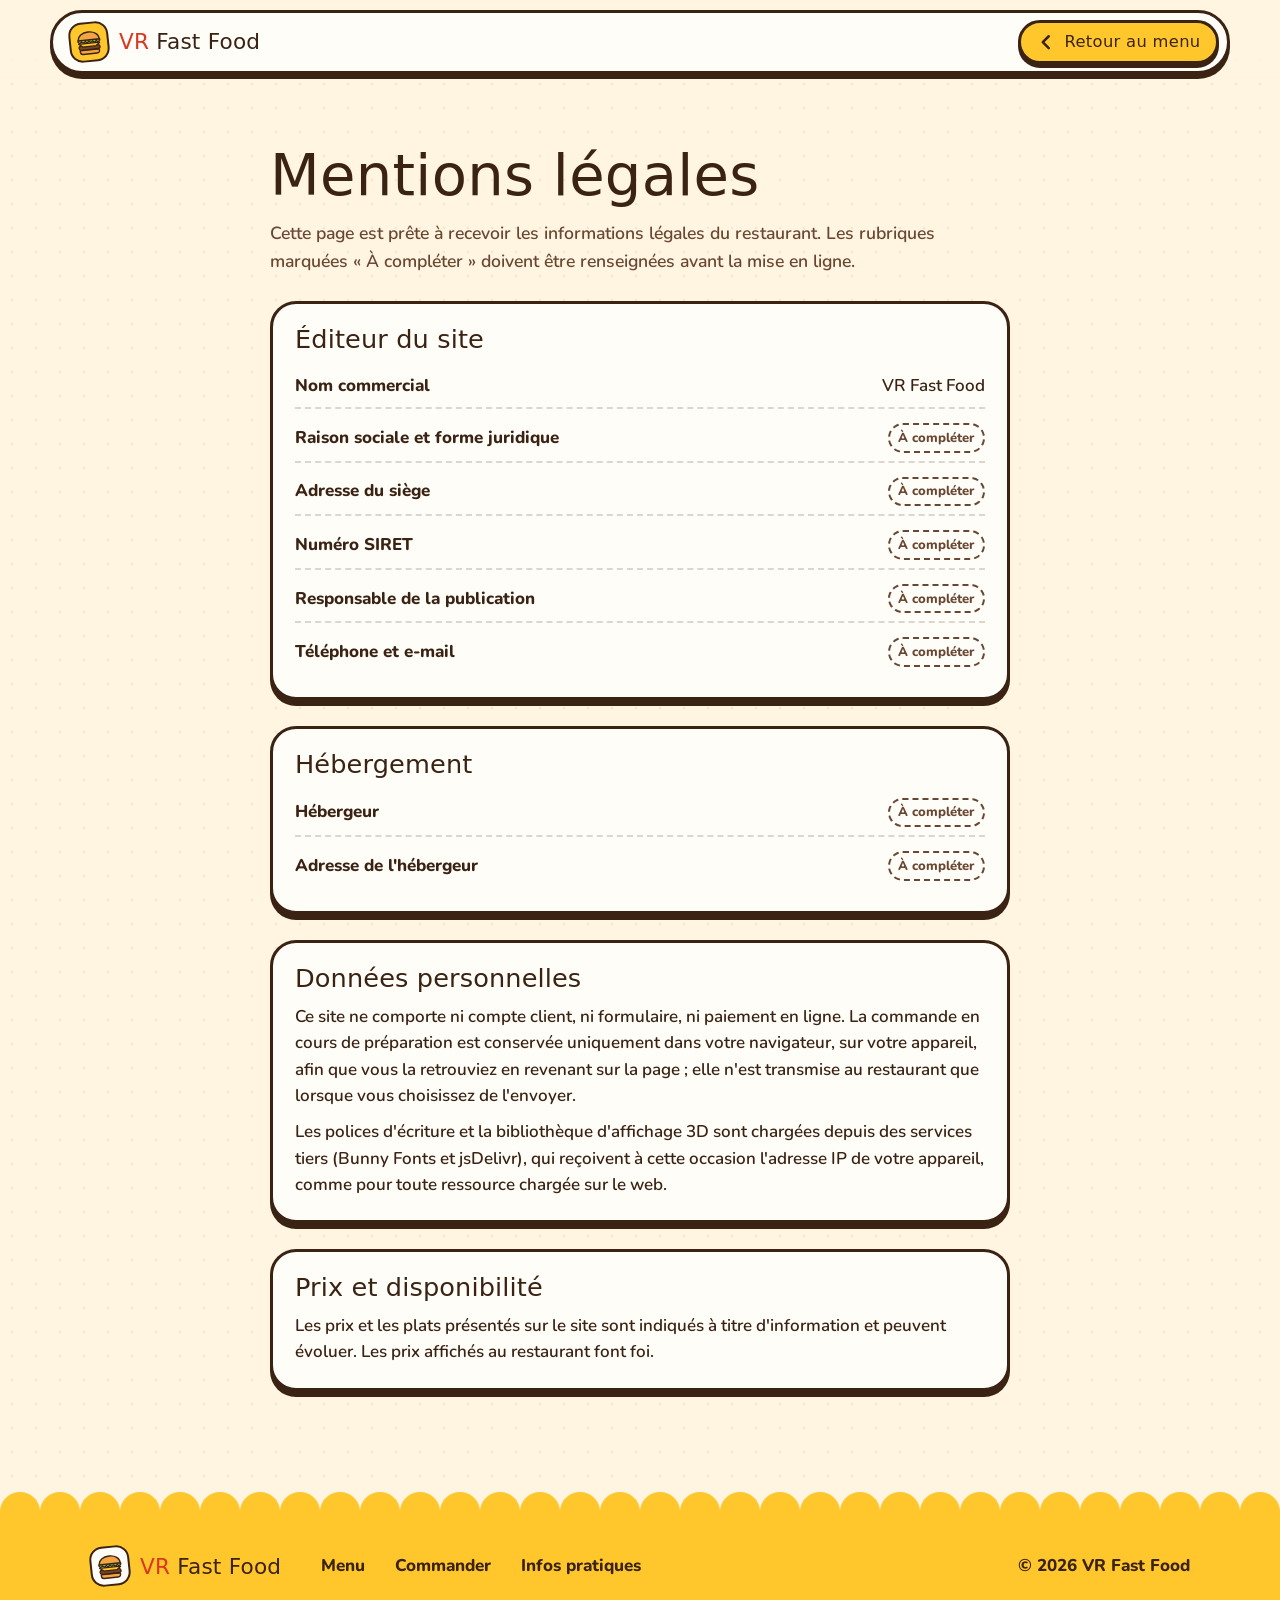
==== mentions-legales.html @ 04c2a095 "Site VR Fast Food : design lumineux, burger 3D et menu façon jeu Site statique (HTML, CSS, JavaScrip" ====
<!doctype html>
<html lang="fr">
<head>
  <meta charset="utf-8">
  <meta name="viewport" content="width=device-width, initial-scale=1, viewport-fit=cover">
  <title>Mentions légales — VR Fast Food</title>
  <meta name="robots" content="noindex">
  <meta name="theme-color" content="#FFF5E1">
  <link rel="icon" href="assets/favicon.svg" type="image/svg+xml">
  <link rel="preconnect" href="https://fonts.bunny.net" crossorigin>
  <link rel="stylesheet" href="https://fonts.bunny.net/css?family=lilita-one:400|nunito:600,700,800,900&display=swap">
  <link rel="stylesheet" href="css/style.css">
</head>
<body>

<svg class="sprite" xmlns="http://www.w3.org/2000/svg" aria-hidden="true" focusable="false">
  <symbol id="i-burger" viewBox="0 0 64 64">
    <g stroke="#3B2314" stroke-width="3" stroke-linejoin="round" stroke-linecap="round">
      <path d="M10 50h44v3a6 6 0 0 1-6 6H16a6 6 0 0 1-6-6z" fill="#F2A541"/>
      <rect x="8" y="40" width="48" height="9" rx="4.5" fill="#7A4424"/>
      <path d="M8 35h48l-9 7H17z" fill="#FFC72C"/>
      <path d="M7 30q4 6 8 0q4.25 6 8.5 0q4.25 6 8.5 0q4.25 6 8.5 0q4.25 6 8.5 0q4 6 8 0v-3H7z" fill="#7ACB3C"/>
      <path d="M8 27c0-11 10-18 24-18s24 7 24 18z" fill="#F2A541"/>
    </g>
  </symbol>
  <symbol id="u-left" viewBox="0 0 24 24"><path d="M15 5l-7 7 7 7" fill="none" stroke="currentColor" stroke-width="3" stroke-linecap="round" stroke-linejoin="round"/></symbol>
</svg>

<header class="site-header">
  <div class="site-header__bar">
    <a class="logo" href="index.html" aria-label="VR Fast Food, retour à l'accueil">
      <span class="logo__mark" aria-hidden="true"><svg><use href="#i-burger"/></svg></span>
      <span class="logo__text"><b>VR</b> Fast Food</span>
    </a>
    <a class="btn btn--sun btn--sm" href="index.html#menu"><svg class="ico" aria-hidden="true"><use href="#u-left"/></svg> Retour au menu</a>
  </div>
</header>

<main class="legal">
  <div class="wrap">
    <h1>Mentions légales</h1>
    <p class="legal__intro">Cette page est prête à recevoir les informations légales du restaurant. Les rubriques marquées « À compléter » doivent être renseignées avant la mise en ligne.</p>

    <section class="legal__block">
      <h2>Éditeur du site</h2>
      <dl>
        <div><dt>Nom commercial</dt><dd>VR Fast Food</dd></div>
        <div><dt>Raison sociale et forme juridique</dt><dd><span class="todo">À compléter</span></dd></div>
        <div><dt>Adresse du siège</dt><dd><span class="todo">À compléter</span></dd></div>
        <div><dt>Numéro SIRET</dt><dd><span class="todo">À compléter</span></dd></div>
        <div><dt>Responsable de la publication</dt><dd><span class="todo">À compléter</span></dd></div>
        <div><dt>Téléphone et e-mail</dt><dd><span class="todo">À compléter</span></dd></div>
      </dl>
    </section>

    <section class="legal__block">
      <h2>Hébergement</h2>
      <dl>
        <div><dt>Hébergeur</dt><dd><span class="todo">À compléter</span></dd></div>
        <div><dt>Adresse de l'hébergeur</dt><dd><span class="todo">À compléter</span></dd></div>
      </dl>
    </section>

    <section class="legal__block">
      <h2>Données personnelles</h2>
      <p>Ce site ne comporte ni compte client, ni formulaire, ni paiement en ligne. La commande en cours de préparation est conservée uniquement dans votre navigateur, sur votre appareil, afin que vous la retrouviez en revenant sur la page ; elle n'est transmise au restaurant que lorsque vous choisissez de l'envoyer.</p>
      <p>Les polices d'écriture et la bibliothèque d'affichage 3D sont chargées depuis des services tiers (Bunny Fonts et jsDelivr), qui reçoivent à cette occasion l'adresse IP de votre appareil, comme pour toute ressource chargée sur le web.</p>
    </section>

    <section class="legal__block">
      <h2>Prix et disponibilité</h2>
      <p>Les prix et les plats présentés sur le site sont indiqués à titre d'information et peuvent évoluer. Les prix affichés au restaurant font foi.</p>
    </section>
  </div>
</main>

<footer class="site-footer">
  <div class="wrap site-footer__inner">
    <a class="logo" href="index.html" aria-label="VR Fast Food, retour à l'accueil">
      <span class="logo__mark" aria-hidden="true"><svg><use href="#i-burger"/></svg></span>
      <span class="logo__text"><b>VR</b> Fast Food</span>
    </a>
    <nav class="site-footer__nav" aria-label="Liens de pied de page">
      <a href="index.html#menu">Menu</a>
      <a href="index.html#commander">Commander</a>
      <a href="index.html#infos">Infos pratiques</a>
    </nav>
    <p class="site-footer__copy">© 2026 VR Fast Food</p>
  </div>
</footer>

</body>
</html>
---- css/style.css ----
/* =====================================================================
   VR FAST FOOD — feuille de style
   Palette lumineuse : crème, rouge tomate, jaune soleil, orange, menthe.
   Sommaire : 1. Jetons  2. Base  3. Boutons  4. En-tête  5. Accueil / burger 3D
   6. Bandeau  7. Menu  8. Commander  9. Infos  10. Pied de page
   11. Ma commande  12. Apparitions  13. Petits écrans  14. Mouvement réduit
   ===================================================================== */

/* ---------- 1. Jetons ---------- */
:root {
  color-scheme: light;

  --cream: #FFF5E1;
  --cream-2: #FFEBC6;
  --paper: #FFFDF8;
  --brown: #3B2314;
  --brown-2: #6A4733;
  --tomato: #DB3620;
  --tomato-ink: #C42D18;
  --coral: #FF6B4A;
  --coral-soft: #FFD6C9;
  --sun: #FFC72C;
  --sun-soft: #FFE9A6;
  --orange: #FF8A1F;
  --orange-soft: #FFDBB0;
  --mint: #7EDCC0;
  --mint-soft: #CDF3E6;
  --turq: #17A398;
  --focus: #0B7F76;

  --line: 3px;
  --r-xl: 36px;
  --r-lg: 26px;
  --r-md: 18px;
  --r-sm: 12px;

  --font-display: 'Lilita One', 'Arial Rounded MT Bold', 'Trebuchet MS', system-ui, sans-serif;
  --font-body: 'Nunito', ui-rounded, 'Segoe UI', system-ui, -apple-system, sans-serif;

  --gutter: clamp(16px, 4vw, 40px);
  --wrap: 1180px;
  --ease-out: cubic-bezier(.2, .8, .2, 1);
  --ease-pop: cubic-bezier(.3, 1.6, .5, 1);

  --px-orange: url("data:image/svg+xml,%3Csvg xmlns='http://www.w3.org/2000/svg' viewBox='0 0 7 7' shape-rendering='crispEdges'%3E%3Cpath fill='%23FF8A1F' d='M3 0h1v2h1v1h2v1H5v1H4v2H3V5H2V4H0V3h2V2h1z'/%3E%3C/svg%3E");
  --px-turq: url("data:image/svg+xml,%3Csvg xmlns='http://www.w3.org/2000/svg' viewBox='0 0 7 7' shape-rendering='crispEdges'%3E%3Cpath fill='%2317A398' d='M3 0h1v2h1v1h2v1H5v1H4v2H3V5H2V4H0V3h2V2h1z'/%3E%3C/svg%3E");
}

/* ---------- 2. Base ---------- */
*, *::before, *::after { box-sizing: border-box; }

html {
  scroll-behavior: smooth;
  scroll-padding-top: 104px;
  -webkit-text-size-adjust: 100%;
}

body {
  margin: 0;
  font-family: var(--font-body);
  font-weight: 600;
  font-size: 1.0625rem;
  line-height: 1.55;
  color: var(--brown);
  background-color: var(--cream);
  background-image: radial-gradient(rgba(59, 35, 20, .07) 1.4px, transparent 1.6px);
  background-size: 24px 24px;
  -webkit-font-smoothing: antialiased;
}

h1, h2, h3, p, ul, ol, dl, dd, figure { margin: 0; }
ul, ol { padding: 0; list-style: none; }
img, svg { display: block; max-width: 100%; }
button { font: inherit; color: inherit; }
a { color: inherit; }

h1, h2, h3 {
  font-family: var(--font-display);
  font-weight: 400;
  line-height: 1.05;
  letter-spacing: .005em;
  text-wrap: balance;
}

:focus-visible {
  outline: 3px solid var(--focus);
  outline-offset: 3px;
  border-radius: 8px;
}

.sprite { position: absolute; width: 0; height: 0; overflow: hidden; }
.ico { width: 1.25em; height: 1.25em; flex: none; }
.px { width: 1em; height: 1em; flex: none; color: var(--orange); }

.sr-only {
  position: absolute; width: 1px; height: 1px; margin: -1px; padding: 0;
  overflow: hidden; clip: rect(0 0 0 0); white-space: nowrap; border: 0;
}

.skip {
  position: fixed; top: 8px; left: 8px; z-index: 100;
  padding: .7em 1em; border-radius: 999px;
  background: var(--brown); color: var(--cream); font-weight: 800; text-decoration: none;
  transform: translateY(-200%);
}
.skip:focus { transform: none; }

.wrap { width: 100%; max-width: var(--wrap); margin-inline: auto; padding-inline: var(--gutter); }

.section-head { text-align: center; margin-bottom: clamp(24px, 4vw, 44px); }
.section-head h2 { font-size: clamp(2.2rem, 5.4vw, 3.7rem); }
.section-head__sub { margin-top: 10px; color: var(--brown-2); font-size: 1.1rem; }

.kicker, .eyebrow {
  display: inline-flex; align-items: center; gap: .55em;
  padding: .42em .9em .4em;
  font-size: .78rem; font-weight: 900; letter-spacing: .14em; text-transform: uppercase;
  color: var(--tomato-ink);
  background: var(--paper);
  border: 2.5px solid var(--brown);
  border-radius: 999px;
  box-shadow: 0 3px 0 var(--brown);
}
.kicker { margin-bottom: 14px; }

.notice {
  padding: 16px 18px; border: 2.5px dashed var(--brown-2); border-radius: var(--r-md);
  background: var(--paper); color: var(--brown-2);
}

.todo {
  display: inline-flex; align-items: center; gap: .4em;
  padding: .2em .65em; border: 2px dashed var(--brown-2); border-radius: 999px;
  font-size: .82rem; font-weight: 800; color: var(--brown-2); white-space: nowrap;
}

/* ---------- 3. Boutons ---------- */
.btn {
  --btn-bg: var(--paper);
  --btn-fg: var(--brown);
  position: relative;
  display: inline-flex; align-items: center; justify-content: center; gap: .5em;
  min-height: 48px; padding: .55em 1.2em;
  font: 400 1.1rem/1 var(--font-display); letter-spacing: .02em;
  color: var(--btn-fg); background: var(--btn-bg);
  border: var(--line) solid var(--brown); border-radius: 999px;
  box-shadow: 0 5px 0 var(--brown);
  text-decoration: none; cursor: pointer; white-space: nowrap;
  transition: transform .18s var(--ease-out), box-shadow .18s var(--ease-out), background-color .2s;
  -webkit-tap-highlight-color: transparent;
}
.btn:hover { transform: translateY(-2px); box-shadow: 0 7px 0 var(--brown); }
.btn:active { transform: translateY(4px); box-shadow: 0 1px 0 var(--brown); transition-duration: .06s; }
.btn--primary { --btn-bg: var(--tomato); --btn-fg: #fff; }
.btn--sun { --btn-bg: var(--sun); }
.btn--mint { --btn-bg: var(--mint); }
.btn--lg { min-height: 56px; padding-inline: 1.5em; font-size: 1.25rem; }
.btn--sm { min-height: 44px; padding: .4em .95em; font-size: 1.02rem; box-shadow: 0 4px 0 var(--brown); }
.btn--block { width: 100%; }
.btn[aria-disabled="true"] { --btn-bg: var(--cream-2); --btn-fg: var(--brown-2); cursor: not-allowed; }
.btn .ico { transition: transform .25s var(--ease-pop); }
.btn:hover .ico { transform: translateX(3px); }

/* petites étincelles pixel autour des boutons principaux */
.btn--spark::before, .btn--spark::after {
  content: ""; position: absolute; width: 18px; height: 18px;
  background: var(--px-orange) center / contain no-repeat;
  transform: scale(0) rotate(-30deg);
  transition: transform .4s var(--ease-pop);
  pointer-events: none;
}
.btn--spark::before { top: -15px; left: -9px; }
.btn--spark::after { right: -10px; bottom: -14px; width: 13px; height: 13px; background-image: var(--px-turq); transition-delay: .07s; }
.btn--spark:hover::before, .btn--spark:hover::after,
.btn--spark:focus-visible::before, .btn--spark:focus-visible::after { transform: scale(1) rotate(0deg); }

.round-btn {
  display: inline-grid; place-items: center; flex: none;
  width: 44px; height: 44px; padding: 0;
  color: var(--brown); background: var(--paper);
  border: var(--line) solid var(--brown); border-radius: 50%;
  box-shadow: 0 4px 0 var(--brown);
  cursor: pointer; text-decoration: none;
  transition: transform .18s var(--ease-out), box-shadow .18s var(--ease-out), background-color .2s;
  -webkit-tap-highlight-color: transparent;
}
.round-btn:hover { transform: translateY(-2px); box-shadow: 0 6px 0 var(--brown); background: var(--sun); }
.round-btn:active { transform: translateY(3px); box-shadow: 0 1px 0 var(--brown); }

.text-btn {
  display: inline-flex; align-items: center; gap: .4em;
  padding: .5em .6em; min-height: 44px;
  background: none; border: 0; cursor: pointer;
  font-weight: 800; color: var(--brown-2); text-decoration: underline; text-underline-offset: 3px;
}
.text-btn:hover { color: var(--tomato-ink); }

/* ---------- 4. En-tête ---------- */
.site-header { position: sticky; top: 0; z-index: 50; padding: 10px var(--gutter) 0; }
/* voile crème derrière la barre : le contenu qui défile ne dépasse pas autour d'elle */
.site-header::before {
  content: ""; position: absolute; inset: 0 0 -8px; z-index: -1; pointer-events: none;
  background: linear-gradient(to bottom, var(--cream) 0, var(--cream) 62%, rgba(255, 245, 225, 0));
}
.site-header__bar {
  position: relative;
  display: flex; align-items: center; gap: 12px;
  max-width: var(--wrap); margin-inline: auto;
  padding: 7px 8px 7px 16px;
  background: var(--paper);
  border: var(--line) solid var(--brown); border-radius: 999px;
  box-shadow: 0 5px 0 var(--brown);
}

.logo { display: inline-flex; align-items: center; gap: 10px; text-decoration: none; margin-right: auto; }
.logo__mark {
  display: grid; place-items: center; width: 40px; height: 40px; flex: none;
  background: var(--sun); border: 2.5px solid var(--brown); border-radius: 13px;
  transform: rotate(-6deg);
  transition: transform .35s var(--ease-pop);
}
.logo__mark svg { width: 28px; height: 28px; }
.logo:hover .logo__mark { transform: rotate(6deg) scale(1.06); }
.logo__text { font: 400 1.35rem/1 var(--font-display); letter-spacing: .01em; white-space: nowrap; }
.logo__text b { font-weight: 400; color: var(--tomato); }

.nav { display: flex; align-items: center; gap: 2px; }
.nav a {
  padding: .55em .9em; border-radius: 999px;
  font-weight: 800; text-decoration: none;
  transition: background-color .2s, color .2s;
}
.nav a:hover { background: var(--sun-soft); }

.cart-btn {
  position: relative;
  display: inline-flex; align-items: center; gap: .5em;
  min-height: 44px; padding: .3em .5em .3em .95em;
  font: 400 1.05rem/1 var(--font-display); letter-spacing: .02em;
  color: var(--brown); background: var(--sun);
  border: var(--line) solid var(--brown); border-radius: 999px;
  box-shadow: 0 4px 0 var(--brown);
  cursor: pointer;
  transition: transform .18s var(--ease-out), box-shadow .18s var(--ease-out);
  -webkit-tap-highlight-color: transparent;
}
.cart-btn:hover { transform: translateY(-2px); box-shadow: 0 6px 0 var(--brown); }
.cart-btn:active { transform: translateY(3px); box-shadow: 0 1px 0 var(--brown); }
.cart-btn__count {
  display: grid; place-items: center; min-width: 30px; height: 30px; padding-inline: 6px;
  font: 400 1rem/1 var(--font-display);
  color: #fff; background: var(--tomato);
  border: 2.5px solid var(--brown); border-radius: 999px;
}
.cart-btn.is-bump .cart-btn__count { animation: bump .5s var(--ease-pop); }
@keyframes bump { 0% { transform: scale(1); } 40% { transform: scale(1.45) rotate(-8deg); } 100% { transform: scale(1); } }

.nav-toggle {
  display: none; place-items: center; width: 44px; height: 44px; padding: 0; flex: none;
  background: var(--paper); border: var(--line) solid var(--brown); border-radius: 50%;
  cursor: pointer;
}
.nav-toggle .ico { width: 22px; height: 22px; }

/* ---------- 5. Accueil / burger 3D ---------- */
.hero {
  position: relative;
  padding: clamp(20px, 4vw, 48px) var(--gutter) clamp(36px, 6vw, 76px);
  overflow: hidden;
  overflow: clip;
}
.hero__inner {
  display: grid;
  grid-template-columns: minmax(0, .9fr) minmax(0, 1.1fr);
  grid-template-areas: "head stage" "body stage";
  column-gap: clamp(20px, 4vw, 56px); row-gap: 22px;
  align-items: center;
  max-width: var(--wrap); margin-inline: auto;
}
.hero__head { grid-area: head; align-self: end; }
.hero__body { grid-area: body; align-self: start; }
.hero__stage { grid-area: stage; }

.hero h1 { margin-top: 18px; font-size: clamp(2.35rem, 6.3vw, 5.1rem); line-height: .98; }
.hl {
  color: var(--tomato);
  background: linear-gradient(transparent 64%, var(--sun) 64% 92%, transparent 92%);
  -webkit-box-decoration-break: clone; box-decoration-break: clone;
  padding-inline: .06em;
}
.lead { max-width: 34em; font-size: clamp(1.08rem, 1.5vw, 1.25rem); color: var(--brown-2); }
.hero__cta { display: flex; flex-wrap: wrap; gap: 14px 16px; margin-top: 24px; }

.hud { display: flex; flex-wrap: wrap; gap: 10px; margin-top: 28px; }
.hud li {
  display: inline-flex; align-items: center; gap: .5em;
  padding: .35em .85em .35em .5em;
  font-weight: 800; font-size: .95rem;
  background: var(--paper); border: 2.5px solid var(--brown); border-radius: 999px;
}
.hud b { font: 400 1.15rem/1 var(--font-display); color: var(--tomato-ink); }
.hud svg { width: 22px; height: 22px; }

.hero__stage {
  position: relative; justify-self: center;
  width: 100%; max-width: 640px; aspect-ratio: 1 / 1;
}
.stage__rays {
  position: absolute; inset: -7%;
  border-radius: 50%;
  background: repeating-conic-gradient(from 0deg, rgba(255, 199, 44, .6) 0 9deg, rgba(255, 199, 44, 0) 9deg 18deg);
  -webkit-mask: radial-gradient(closest-side, #000 50%, transparent 100%);
  mask: radial-gradient(closest-side, #000 50%, transparent 100%);
  animation: spin 120s linear infinite;
}
.stage__sun {
  position: absolute; left: 50%; top: 50%;
  width: 68%; aspect-ratio: 1;
  transform: translate(-50%, -50%);
  border-radius: 50%;
  background: radial-gradient(circle at 32% 26%, #FFE78F 0, #FFC72C 52%, #FFB21F 100%);
  border: var(--line) solid var(--brown);
  box-shadow: 0 9px 0 var(--brown);
}
.stage__fallback {
  position: absolute; left: 50%; top: 50%; z-index: 1;
  width: 60%; height: auto;
  transform: translate(-50%, -50%);
  transition: opacity .6s ease, visibility 0s linear .6s;
  overflow: visible;
}
.fb { animation: fb-bob 5.5s ease-in-out infinite; animation-delay: calc(var(--i) * -.7s); }
@keyframes fb-bob { 0%, 100% { transform: translateY(0); } 50% { transform: translateY(-7px); } }

.stage__canvas {
  position: absolute; inset: 0; z-index: 2;
  width: 100%; height: 100%;
  opacity: 0; transition: opacity .9s ease;
  touch-action: pan-y;
}
.is-3d .stage__canvas { opacity: 1; }
.is-3d .stage__fallback { opacity: 0; visibility: hidden; }
.is-3d .fb { animation: none; }

.hero__stage .px { position: absolute; z-index: 3; animation: floaty 6s ease-in-out infinite; }
.px--a { top: 7%; left: 9%; width: 34px; height: 34px; color: var(--tomato); }
.px--b { top: 15%; right: 7%; width: 30px; height: 26px; color: var(--coral); animation-delay: -1.5s !important; }
.px--c { bottom: 19%; left: 3%; width: 22px; height: 22px; color: var(--turq); animation-delay: -3s !important; }
.px--d { bottom: 9%; right: 13%; width: 28px; height: 28px; color: var(--orange); animation-delay: -4.2s !important; }
.px--e { top: 50%; right: 1%; width: 20px; height: 17px; color: var(--turq); animation-delay: -2.4s !important; }
@keyframes floaty { 0%, 100% { transform: translateY(0) rotate(0deg); } 50% { transform: translateY(-12px) rotate(8deg); } }
@keyframes spin { to { transform: rotate(360deg); } }

/* ---------- 6. Bandeau défilant ---------- */
.ticker { overflow: hidden; padding-block: clamp(14px, 1.5vw, 30px); }
.ticker__band {
  margin-inline: -3%;
  background: var(--tomato);
  border-block: var(--line) solid var(--brown);
  transform: rotate(-1.1deg);
  overflow: hidden;
}
.ticker__track {
  display: flex; width: max-content;
  padding-block: 11px;
  animation: ticker 40s linear infinite;
}
.ticker__group { display: flex; align-items: center; flex: none; }
.ticker__item {
  display: inline-flex; align-items: center; gap: 22px; padding-left: 22px;
  font: 400 1.3rem/1 var(--font-display); letter-spacing: .06em; text-transform: uppercase;
  color: #fff; white-space: nowrap;
}
.ticker__item .px { color: var(--sun); width: 16px; height: 16px; }
@keyframes ticker { to { transform: translateX(-50%); } }

/* ---------- 7. Menu : écran de sélection ---------- */
.menu, .how, .infos { padding-block: clamp(52px, 8vw, 104px); }
.menu { padding-top: clamp(40px, 6vw, 72px); }

.screen {
  position: relative;
  padding: clamp(14px, 2.4vw, 28px);
  background: var(--cream-2);
  border: var(--line) solid var(--brown); border-radius: var(--r-xl);
  box-shadow: 0 8px 0 var(--brown);
}

.levels { position: relative; display: flex; flex-wrap: wrap; gap: 12px; padding: 6px 2px 10px; }
.level {
  --tone: var(--sun-soft);
  position: relative; flex: 1 1 auto;
  display: flex; align-items: center; gap: 9px;
  padding: 7px 14px 7px 7px;
  text-align: left; color: var(--brown); background: var(--paper);
  border: var(--line) solid var(--brown); border-radius: 20px;
  box-shadow: 0 5px 0 var(--brown);
  cursor: pointer;
  transition: transform .22s var(--ease-out), box-shadow .22s var(--ease-out), background-color .22s;
  -webkit-tap-highlight-color: transparent;
}
.level:nth-child(4n+2) { --tone: var(--coral-soft); }
.level:nth-child(4n+3) { --tone: var(--mint-soft); }
.level:nth-child(4n+4) { --tone: var(--orange-soft); }
.level:hover { transform: translateY(-2px); box-shadow: 0 7px 0 var(--brown); }
.level:active { transform: translateY(3px); box-shadow: 0 2px 0 var(--brown); }
.level__icon {
  display: grid; place-items: center; flex: none; width: 44px; height: 44px;
  background: var(--tone); border: 2.5px solid var(--brown); border-radius: 14px;
  transition: transform .35s var(--ease-pop);
}
.level__icon svg { width: 32px; height: 32px; }
.level__meta { display: flex; flex-direction: column; gap: 3px; min-width: 0; }
.level__tag { font-size: .66rem; font-weight: 900; line-height: 1; letter-spacing: .14em; text-transform: uppercase; color: var(--brown-2); }
.level__name { font: 400 1.16rem/1.1 var(--font-display); white-space: nowrap; }
.level[aria-selected="true"] { background: var(--sun); transform: translateY(-3px); box-shadow: 0 8px 0 var(--brown); }
.level[aria-selected="true"] .level__icon { background: var(--paper); transform: rotate(-8deg) scale(1.06); }
.level[aria-selected="true"] .level__tag { color: var(--brown); }
.level[aria-selected="true"]::after {
  content: ""; position: absolute; top: -9px; right: -7px; width: 18px; height: 18px;
  background: var(--px-orange) center / contain no-repeat;
  animation: twinkle 1.8s ease-in-out infinite;
}
@keyframes twinkle { 0%, 100% { transform: scale(1) rotate(0deg); } 50% { transform: scale(.55) rotate(45deg); } }

.level-bar {
  display: flex; align-items: center; gap: 12px;
  margin: 8px 0 20px; padding: 7px;
  background: var(--paper);
  border: var(--line) solid var(--brown); border-radius: 999px;
}
.level-bar__mid { flex: 1; min-width: 0; display: flex; align-items: baseline; flex-wrap: wrap; gap: 2px 12px; padding-inline: 6px; }
.level-bar__tag { font-size: .7rem; font-weight: 900; letter-spacing: .14em; text-transform: uppercase; color: var(--tomato-ink); }
.level-bar__name { font: 400 1.4rem/1.1 var(--font-display); }
.level-bar__count { font-size: .92rem; font-weight: 800; color: var(--brown-2); }
.level-bar__dots { display: flex; gap: 6px; padding-right: 4px; }
.dot { width: 11px; height: 11px; border: 2px solid var(--brown); border-radius: 3px; background: transparent; transition: background-color .25s, transform .25s var(--ease-pop); }
.dot.is-on { background: var(--tomato); transform: scale(1.25); }

.cards {
  display: grid;
  grid-template-columns: repeat(auto-fill, minmax(250px, 1fr));
  gap: clamp(14px, 2.2vw, 26px);
  transition: opacity .16s ease, transform .16s ease;
}
.cards.is-leaving { opacity: 0; transform: translateY(8px); }

.card {
  --tone: var(--sun-soft);
  --rx: 0deg; --ry: 0deg; --lift: 0px;
  position: relative;
  display: flex; flex-direction: column;
  background: var(--paper);
  border: var(--line) solid var(--brown); border-radius: var(--r-lg);
  box-shadow: 0 6px 0 var(--brown);
  transform: perspective(900px) translateY(var(--lift)) rotateX(var(--rx)) rotateY(var(--ry));
  transition: transform .45s var(--ease-out), box-shadow .45s var(--ease-out);
  animation: card-in .5s var(--ease-out) backwards;
  animation-delay: calc(var(--i, 0) * 55ms);
}
.card:nth-child(4n+2) { --tone: var(--mint-soft); }
.card:nth-child(4n+3) { --tone: var(--coral-soft); }
.card:nth-child(4n+4) { --tone: var(--orange-soft); }
@keyframes card-in { from { opacity: 0; transform: perspective(900px) translateY(24px) scale(.95); } }

/* cadre de sélection façon curseur de jeu */
.card::after {
  content: ""; position: absolute; inset: -11px; pointer-events: none;
  opacity: 0; transform: scale(1.05);
  transition: opacity .2s, transform .35s var(--ease-pop);
  background:
    linear-gradient(var(--tomato) 0 0) top left / 22px 4px,
    linear-gradient(var(--tomato) 0 0) top left / 4px 22px,
    linear-gradient(var(--tomato) 0 0) top right / 22px 4px,
    linear-gradient(var(--tomato) 0 0) top right / 4px 22px,
    linear-gradient(var(--tomato) 0 0) bottom left / 22px 4px,
    linear-gradient(var(--tomato) 0 0) bottom left / 4px 22px,
    linear-gradient(var(--tomato) 0 0) bottom right / 22px 4px,
    linear-gradient(var(--tomato) 0 0) bottom right / 4px 22px;
  background-repeat: no-repeat;
}

@media (hover: hover) {
  .card:hover { --lift: -8px; box-shadow: 0 14px 0 var(--brown); }
  .card:hover::after { opacity: 1; transform: scale(1); }
  .card:hover .card__picto { transform: translateY(-5px) rotate(-5deg) scale(1.08); }
  .card:hover .badge-pop { animation: wiggle .7s var(--ease-out); }
  .card:hover .card__media::after { opacity: 1; }
}
.card:focus-within::after { opacity: 1; transform: scale(1); }
.card.is-tilting { transition-duration: .12s, .45s; }

/* Emplacement photo : le pictogramme s'affiche tant que le plat n'a pas de photo */
.card__media {
  position: relative;
  display: grid; place-items: center;
  aspect-ratio: 4 / 3; margin: 8px 8px 0;
  background-color: var(--tone);
  background-image: repeating-conic-gradient(from 0deg at 50% 62%, rgba(255, 255, 255, .5) 0 12deg, rgba(255, 255, 255, 0) 12deg 24deg);
  border: var(--line) solid var(--brown); border-radius: var(--r-md);
  overflow: hidden;
}
.card__media::after {
  content: ""; position: absolute; inset: 0; pointer-events: none;
  background: radial-gradient(circle at var(--gx, 50%) var(--gy, 0%), rgba(255, 255, 255, .55), rgba(255, 255, 255, 0) 55%);
  opacity: 0; transition: opacity .3s;
}
.card__media img { position: absolute; inset: 0; width: 100%; height: 100%; object-fit: cover; }
.card__picto {
  width: 48%; height: auto;
  filter: drop-shadow(0 5px 0 rgba(59, 35, 20, .16));
  transition: transform .5s var(--ease-pop);
}
.card__note {
  position: absolute; left: 8px; bottom: 8px;
  padding: .38em .7em; border-radius: 999px;
  font-size: .64rem; font-weight: 900; line-height: 1; letter-spacing: .08em; text-transform: uppercase;
  color: var(--brown-2); background: rgba(255, 253, 248, .88);
}
.card__num {
  position: absolute; top: 8px; right: 8px;
  padding: .22em .5em; border: 2px solid var(--brown); border-radius: 9px;
  font: 400 .82rem/1 var(--font-display); letter-spacing: .04em;
  background: var(--paper);
}

.badge-pop {
  position: absolute; top: -13px; left: -9px; z-index: 2;
  display: inline-flex; align-items: center; gap: .3em;
  padding: .36em .7em .36em .45em;
  font: 400 .84rem/1 var(--font-display); letter-spacing: .05em; text-transform: uppercase;
  color: #fff; background: var(--tomato);
  border: var(--line) solid var(--brown); border-radius: 999px;
  box-shadow: 0 3px 0 var(--brown);
  transform: rotate(-6deg); transform-origin: 20% 50%;
}
.badge-pop svg { width: 18px; height: 18px; }
@keyframes wiggle { 0%, 100% { transform: rotate(-6deg); } 25% { transform: rotate(-13deg) scale(1.08); } 60% { transform: rotate(1deg) scale(1.05); } }

.card__body { display: flex; flex-direction: column; flex: 1; gap: 6px; padding: 12px 14px 15px; }
.card__name { font-size: 1.3rem; line-height: 1.12; overflow-wrap: anywhere; }
.card__desc {
  font-size: .93rem; line-height: 1.4; color: var(--brown-2);
  display: -webkit-box; -webkit-box-orient: vertical; -webkit-line-clamp: 2; line-clamp: 2; overflow: hidden;
}
.card__foot {
  position: relative;
  display: flex; align-items: center; justify-content: space-between; flex-wrap: wrap; gap: 10px;
  margin-top: auto; padding-top: 10px;
}
.price {
  display: inline-block; padding: .26em .5em .3em;
  font: 400 1.4rem/1 var(--font-display); white-space: nowrap;
  color: var(--brown); background: var(--sun);
  border: var(--line) solid var(--brown); border-radius: 12px;
  transform: rotate(-2deg);
}

.stepper {
  display: inline-flex; align-items: center;
  background: var(--paper);
  border: var(--line) solid var(--brown); border-radius: 999px;
  box-shadow: 0 4px 0 var(--brown);
}
.stepper button {
  display: grid; place-items: center; width: 40px; height: 38px; padding: 0;
  background: none; border: 0; border-radius: 999px; cursor: pointer;
  transition: background-color .15s, transform .15s var(--ease-pop);
}
.stepper button:hover { background: var(--sun); }
.stepper button:active { transform: scale(.85); }
.stepper .ico { width: 18px; height: 18px; }
.stepper output { min-width: 1.7em; text-align: center; font: 400 1.15rem/1 var(--font-display); }
.stepper--sm button { width: 34px; height: 32px; }

.pop {
  position: absolute; right: 18px; bottom: 100%; z-index: 3;
  font: 400 1.5rem/1 var(--font-display); color: var(--tomato);
  -webkit-text-stroke: 1px var(--paper); paint-order: stroke fill;
  pointer-events: none;
  animation: pop-up .9s var(--ease-out) forwards;
}
@keyframes pop-up { 0% { opacity: 0; transform: translateY(10px) scale(.6); } 25% { opacity: 1; transform: translateY(-6px) scale(1.15); } 100% { opacity: 0; transform: translateY(-40px) scale(1); } }

/* ---------- 8. Commander ---------- */
.how { background: linear-gradient(var(--cream-2), var(--cream-2)); border-block: var(--line) solid var(--brown); }
.steps { position: relative; display: grid; grid-template-columns: repeat(3, minmax(0, 1fr)); gap: clamp(18px, 3vw, 36px); }
.steps::before {
  content: ""; position: absolute; top: 34px; left: 12%; right: 12%;
  border-top: 4px dashed var(--brown); opacity: .3;
}
.step {
  --tone: var(--sun);
  position: relative;
  padding: 50px 22px 24px;
  background: var(--paper);
  border: var(--line) solid var(--brown); border-radius: var(--r-lg);
  box-shadow: 0 6px 0 var(--brown);
  margin-top: 26px;
}
.step--mint { --tone: var(--mint); }
.step--coral { --tone: var(--coral); }
.step__num {
  position: absolute; top: -28px; left: 20px;
  display: grid; place-items: center; width: 60px; height: 60px;
  font: 400 1.9rem/1 var(--font-display);
  background: var(--tone);
  border: var(--line) solid var(--brown); border-radius: 18px;
  box-shadow: 0 4px 0 var(--brown);
  transform: rotate(-6deg);
}
.step h3 { font-size: 1.55rem; margin-bottom: 6px; }
.step p { color: var(--brown-2); }
.how__cta { margin-top: clamp(28px, 4vw, 44px); text-align: center; }

/* ---------- 9. Infos pratiques ---------- */
.infos__grid { display: grid; grid-template-columns: repeat(3, minmax(0, 1fr)); gap: clamp(16px, 2.6vw, 30px); align-items: start; }
.info-card {
  --tone: var(--sun);
  padding: 20px 20px 22px;
  background: var(--paper);
  border: var(--line) solid var(--brown); border-radius: var(--r-lg);
  box-shadow: 0 6px 0 var(--brown);
}
.info-card--mint { --tone: var(--mint); }
.info-card--coral { --tone: var(--coral); }
.info-card h3 { display: flex; align-items: center; gap: 12px; font-size: 1.5rem; margin-bottom: 16px; }
.info-card__ico {
  display: grid; place-items: center; width: 44px; height: 44px; flex: none;
  background: var(--tone); border: 2.5px solid var(--brown); border-radius: 14px;
  transform: rotate(-5deg);
}
.info-card__ico .ico { width: 24px; height: 24px; }
.info-card__body { display: grid; gap: 12px; }
.info-card__body address { font-style: normal; white-space: pre-line; font-weight: 700; }

.hours { display: grid; gap: 4px; }
.hours__row {
  display: flex; align-items: center; justify-content: space-between; gap: 12px;
  padding: 7px 10px; border-radius: 12px;
}
.hours__row dt { font-weight: 800; }
.hours__row dd { text-align: right; font-weight: 700; }
.hours__row.is-today { background: var(--sun-soft); outline: 2px solid var(--brown); }
.hours__row.is-today dt::after {
  content: "Aujourd'hui"; margin-left: 8px; padding: .15em .55em; border-radius: 999px;
  font-size: .66rem; font-weight: 900; letter-spacing: .08em; text-transform: uppercase;
  color: #fff; background: var(--tomato-ink);
}

.contact-list { display: grid; gap: 8px; }
.contact-list a, .contact-list .contact-row {
  display: flex; align-items: center; gap: 10px; min-height: 44px;
  padding: 6px 10px; border-radius: 12px;
  font-weight: 800; text-decoration: none;
}
.contact-list a { transition: background-color .2s; }
.contact-list a:hover { background: var(--sun-soft); }
.contact-list .ico { color: var(--tomato-ink); }
.socials { display: flex; flex-wrap: wrap; gap: 8px; }
.socials a {
  padding: .4em .9em; border: 2.5px solid var(--brown); border-radius: 999px;
  font-weight: 800; font-size: .92rem; text-decoration: none; background: var(--cream);
  transition: background-color .2s, transform .2s var(--ease-out);
}
.socials a:hover { background: var(--mint); transform: translateY(-2px); }
.info-label { font-size: .72rem; font-weight: 900; letter-spacing: .12em; text-transform: uppercase; color: var(--brown-2); }

/* ---------- 10. Pied de page ---------- */
.site-footer { position: relative; margin-top: 24px; padding-block: 34px 30px; background: var(--sun); }
.site-footer::before {
  content: ""; position: absolute; left: 0; right: 0; bottom: 100%; height: 20px;
  background: radial-gradient(circle at 20px 21px, var(--sun) 19.5px, transparent 20.5px) 0 0 / 40px 20px repeat-x;
}
.site-footer__inner { display: flex; align-items: center; flex-wrap: wrap; gap: 16px 28px; }
.site-footer .logo { margin-right: 0; }
.site-footer .logo__mark { background: var(--paper); }
.site-footer__nav { display: flex; flex-wrap: wrap; gap: 4px 6px; margin-right: auto; }
.site-footer__nav a { padding: .5em .7em; border-radius: 999px; font-weight: 800; text-decoration: none; }
.site-footer__nav a:hover { background: rgba(255, 253, 248, .6); }
.site-footer__copy { font-weight: 800; }

/* ---------- Page « Mentions légales » ---------- */
.legal { padding-block: clamp(36px, 6vw, 72px) clamp(56px, 8vw, 96px); }
.legal .wrap { max-width: 820px; }
.legal h1 { font-size: clamp(2.2rem, 6vw, 3.6rem); }
.legal__intro { margin-top: 14px; font-size: 1.1rem; color: var(--brown-2); }
.legal__block {
  margin-top: 26px; padding: 22px;
  background: var(--paper);
  border: var(--line) solid var(--brown); border-radius: var(--r-lg);
  box-shadow: 0 6px 0 var(--brown);
}
.legal__block h2 { font-size: 1.6rem; margin-bottom: 12px; }
.legal__block p + p { margin-top: 10px; }
.legal__block dl { display: grid; gap: 6px; }
.legal__block dl > div { display: flex; flex-wrap: wrap; align-items: center; justify-content: space-between; gap: 6px 16px; padding: 8px 0; border-bottom: 2px dashed rgba(59, 35, 20, .18); }
.legal__block dl > div:last-child { border-bottom: 0; }
.legal__block dt { font-weight: 800; }

/* ---------- 11. Ma commande ---------- */
.cart-bar {
  position: fixed; left: 12px; right: 12px; bottom: calc(12px + env(safe-area-inset-bottom, 0px)); z-index: 40;
  display: none; align-items: center; justify-content: space-between; gap: 12px;
  min-height: 56px; padding: 8px 16px;
  font: 400 1.1rem/1 var(--font-display); letter-spacing: .02em;
  color: #fff; background: var(--tomato);
  border: var(--line) solid var(--brown); border-radius: 999px;
  box-shadow: 0 5px 0 var(--brown);
  cursor: pointer;
  animation: bar-in .45s var(--ease-pop);
}
.cart-bar__label { display: inline-flex; align-items: center; gap: .5em; }
.cart-bar__sum { padding: .35em .7em; border-radius: 999px; color: var(--brown); background: var(--sun); border: 2.5px solid var(--brown); white-space: nowrap; }
@keyframes bar-in { from { transform: translateY(120%); } }

.cart {
  position: fixed; inset: 0; width: 100%; height: 100%; max-width: none; max-height: none;
  margin: 0; padding: 0; border: 0; background: transparent; color: inherit; overflow: hidden;
}
.cart::backdrop { background: rgba(59, 35, 20, .45); animation: fade-in .3s ease both; }
.cart__panel {
  position: absolute; top: 12px; right: 12px; bottom: 12px;
  width: min(440px, calc(100% - 24px));
  display: flex; flex-direction: column;
  background: var(--cream);
  border: var(--line) solid var(--brown); border-radius: 30px;
  box-shadow: 0 8px 0 var(--brown);
  overflow: hidden;
  animation: cart-in .4s var(--ease-out) both;
}
.cart.is-closing .cart__panel { animation: cart-out .22s ease-in both; }
.cart.is-closing::backdrop { animation: fade-out .22s ease both; }
@keyframes cart-in { from { transform: translateX(110%); } }
@keyframes cart-out { to { transform: translateX(110%); } }
@keyframes cart-up { from { transform: translateY(110%); } }
@keyframes cart-down { to { transform: translateY(110%); } }
@keyframes fade-in { from { opacity: 0; } }
@keyframes fade-out { to { opacity: 0; } }

.cart__head {
  display: flex; align-items: center; justify-content: space-between; gap: 12px;
  padding: 14px 14px 14px 20px;
  background: var(--sun); border-bottom: var(--line) solid var(--brown);
}
.cart__head h2 { font-size: 1.7rem; }
.cart__body { flex: 1; min-height: 0; overflow-y: auto; overscroll-behavior: contain; padding: 16px; display: grid; gap: 12px; align-content: start; }
.cart__foot { padding: 14px 16px 16px; background: var(--paper); border-top: var(--line) solid var(--brown); display: grid; gap: 12px; }
.cart__foot:empty { display: none; }

.cart-list { display: grid; gap: 12px; }
.cart-item {
  display: grid; grid-template-columns: 52px minmax(0, 1fr) auto; align-items: center; gap: 12px;
  padding: 10px; background: var(--paper);
  border: var(--line) solid var(--brown); border-radius: var(--r-md);
}
.cart-item__thumb {
  display: grid; place-items: center; width: 52px; height: 52px; overflow: hidden;
  background: var(--sun-soft); border: 2.5px solid var(--brown); border-radius: 14px;
}
.cart-item__thumb svg { width: 36px; height: 36px; }
.cart-item__thumb img { width: 100%; height: 100%; object-fit: cover; }
.cart-item__name { font: 400 1.08rem/1.15 var(--font-display); overflow-wrap: anywhere; }
.cart-item__unit { font-size: .85rem; color: var(--brown-2); font-weight: 700; }
.cart-item__side { display: grid; justify-items: end; gap: 6px; }
.cart-item__total { font: 400 1.1rem/1 var(--font-display); white-space: nowrap; }

.cart-empty { display: grid; justify-items: center; gap: 10px; padding: 28px 12px; text-align: center; }
.cart-empty svg { width: 96px; height: 96px; }
.cart-empty h3 { font-size: 1.45rem; }
.cart-empty p { color: var(--brown-2); margin-bottom: 8px; }

.cart-total { display: flex; align-items: baseline; justify-content: space-between; gap: 12px; }
.cart-total span { font-weight: 900; letter-spacing: .1em; text-transform: uppercase; font-size: .85rem; }
.cart-total strong { font: 400 2rem/1 var(--font-display); color: var(--tomato-ink); }
.cart-actions { display: grid; gap: 10px; }
.cart-note { font-size: .86rem; color: var(--brown-2); text-align: center; }
.cart-foot-row { display: flex; justify-content: center; }

/* ---------- 12. Apparitions au défilement ---------- */
.js [data-reveal] {
  opacity: 0; transform: translateY(28px);
  transition: opacity .7s var(--ease-out), transform .7s var(--ease-out);
  transition-delay: var(--reveal-delay, 0ms);
}
.js [data-reveal].is-in { opacity: 1; transform: none; }

/* ---------- 13. Petits écrans ---------- */
/* largeur intermédiaire : onglets rangés en grille régulière plutôt qu'en lignes inégales */
@media (min-width: 861px) and (max-width: 1239px) {
  .levels { display: grid; grid-template-columns: repeat(3, minmax(0, 1fr)); }
}
/* grand écran : une seule rangée de tuiles « niveau », icône au-dessus du nom */
@media (min-width: 1240px) {
  .levels { display: grid; grid-template-columns: repeat(auto-fit, minmax(150px, 1fr)); }
  .level { flex-direction: column; align-items: center; gap: 8px; padding: 12px 8px 11px; text-align: center; }
  .level__meta { align-items: center; }
  .level__name { font-size: 1.08rem; white-space: normal; overflow-wrap: anywhere; }
}

@media (max-width: 1020px) {
  .infos__grid { grid-template-columns: repeat(2, minmax(0, 1fr)); }
  .infos__grid > :first-child { grid-row: span 2; }
}

@media (max-width: 860px) {
  html { scroll-padding-top: 88px; }

  .nav-toggle { display: grid; }
  .nav {
    position: absolute; top: calc(100% + 12px); left: 0; right: 0;
    display: none; flex-direction: column; align-items: stretch; gap: 4px;
    padding: 10px;
    background: var(--paper);
    border: var(--line) solid var(--brown); border-radius: 24px;
    box-shadow: 0 5px 0 var(--brown);
  }
  .nav.is-open { display: flex; animation: card-in .3s var(--ease-out) backwards; }
  .nav a { padding: .8em 1em; font-size: 1.1rem; }

  .hero__inner { grid-template-columns: minmax(0, 1fr); grid-template-areas: "head" "stage" "body"; row-gap: 8px; }
  .hero__head { text-align: center; }
  .hero__body { text-align: center; }
  .lead { margin-inline: auto; }
  .hero__cta, .hud { justify-content: center; }
  .hero__stage { max-width: 440px; }

  /* onglets : une seule ligne à faire défiler au doigt, qui reste visible pendant le parcours */
  .levels-wrap {
    position: sticky; top: 70px; z-index: 6;
    margin: -6px calc(clamp(14px, 2.4vw, 28px) * -1) 0;
    background: var(--cream-2);
    border-bottom: 2.5px dashed rgba(59, 35, 20, .28);
  }
  .levels {
    flex-wrap: nowrap; overflow-x: auto;
    padding: 12px clamp(14px, 2.4vw, 28px) 14px;
    scroll-snap-type: x proximity; scroll-padding-inline: 16px;
    scrollbar-width: none; -webkit-overflow-scrolling: touch;
  }
  .levels::-webkit-scrollbar { display: none; }
  .level { flex: 0 0 auto; scroll-snap-align: start; }
  .level-bar { margin-top: 16px; }

  .steps { grid-template-columns: minmax(0, 1fr); gap: 14px; max-width: 520px; margin-inline: auto; }
  .steps::before { display: none; }
}

@media (max-width: 640px) {
  .cart-btn__label { display: none; }
  .cart-btn { padding-left: .7em; }
  .logo__text { font-size: 1.2rem; }

  /* l'écran de sélection occupe toute la largeur et se raccorde à la section suivante */
  .menu { padding-bottom: 0; }
  .screen { margin-inline: calc(var(--gutter) * -1); padding-inline: var(--gutter); padding-bottom: 34px; border-inline: 0; border-bottom: 0; border-radius: 0; box-shadow: none; }
  .levels-wrap { margin-inline: calc(var(--gutter) * -1); }
  .levels { padding-inline: var(--gutter); }

  .cards { grid-template-columns: repeat(2, minmax(0, 1fr)); gap: 16px 12px; }
  .card { border-radius: 22px; }
  .card::after { display: none; }
  .card__media { margin: 6px 6px 0; border-radius: 15px; }
  .card__body { padding: 10px 10px 12px; }
  .card__name { font-size: 1.12rem; }
  .card__desc { font-size: .86rem; }
  .card__note { display: none; }
  .card__foot { flex-direction: column; align-items: stretch; gap: 10px; }
  .price { align-self: flex-start; font-size: 1.28rem; }
  .card__foot .btn, .card__foot .stepper { width: 100%; justify-content: space-between; }
  .card__foot .btn { justify-content: center; }
  .badge-pop { top: -12px; left: -6px; font-size: .74rem; }

  .level-bar__dots { display: none; }
  .level-bar__name { font-size: 1.2rem; }

  .infos__grid { grid-template-columns: minmax(0, 1fr); }
  .infos__grid > :first-child { grid-row: auto; }

  .cart-bar:not([hidden]) { display: flex; }
  body.has-cart-bar { padding-bottom: 84px; }

  .cart__panel { top: auto; left: 8px; right: 8px; bottom: 8px; width: auto; max-height: 88dvh; animation-name: cart-up; }
  .cart.is-closing .cart__panel { animation-name: cart-down; }

  .hero__stage .px--c, .hero__stage .px--e { display: none; }
  .site-footer__inner { justify-content: center; text-align: center; }
  .site-footer__nav { margin-right: 0; justify-content: center; }
}

@media (max-width: 359px) {
  .cards { grid-template-columns: minmax(0, 1fr); }
  .hero__cta .btn { width: 100%; }
}

/* ---------- 14. Mouvement réduit ---------- */
@media (prefers-reduced-motion: reduce) {
  html { scroll-behavior: auto; }
  *, *::before, *::after {
    animation-duration: .001ms !important;
    animation-delay: 0s !important;
    animation-iteration-count: 1 !important;
    transition-duration: .001ms !important;
    transition-delay: 0s !important;
  }
  .ticker__track, .stage__rays, .fb, .hero__stage .px, .level[aria-selected="true"]::after { animation: none !important; }
  .js [data-reveal] { opacity: 1; transform: none; }
  .card { --lift: 0px !important; --rx: 0deg !important; --ry: 0deg !important; }
}
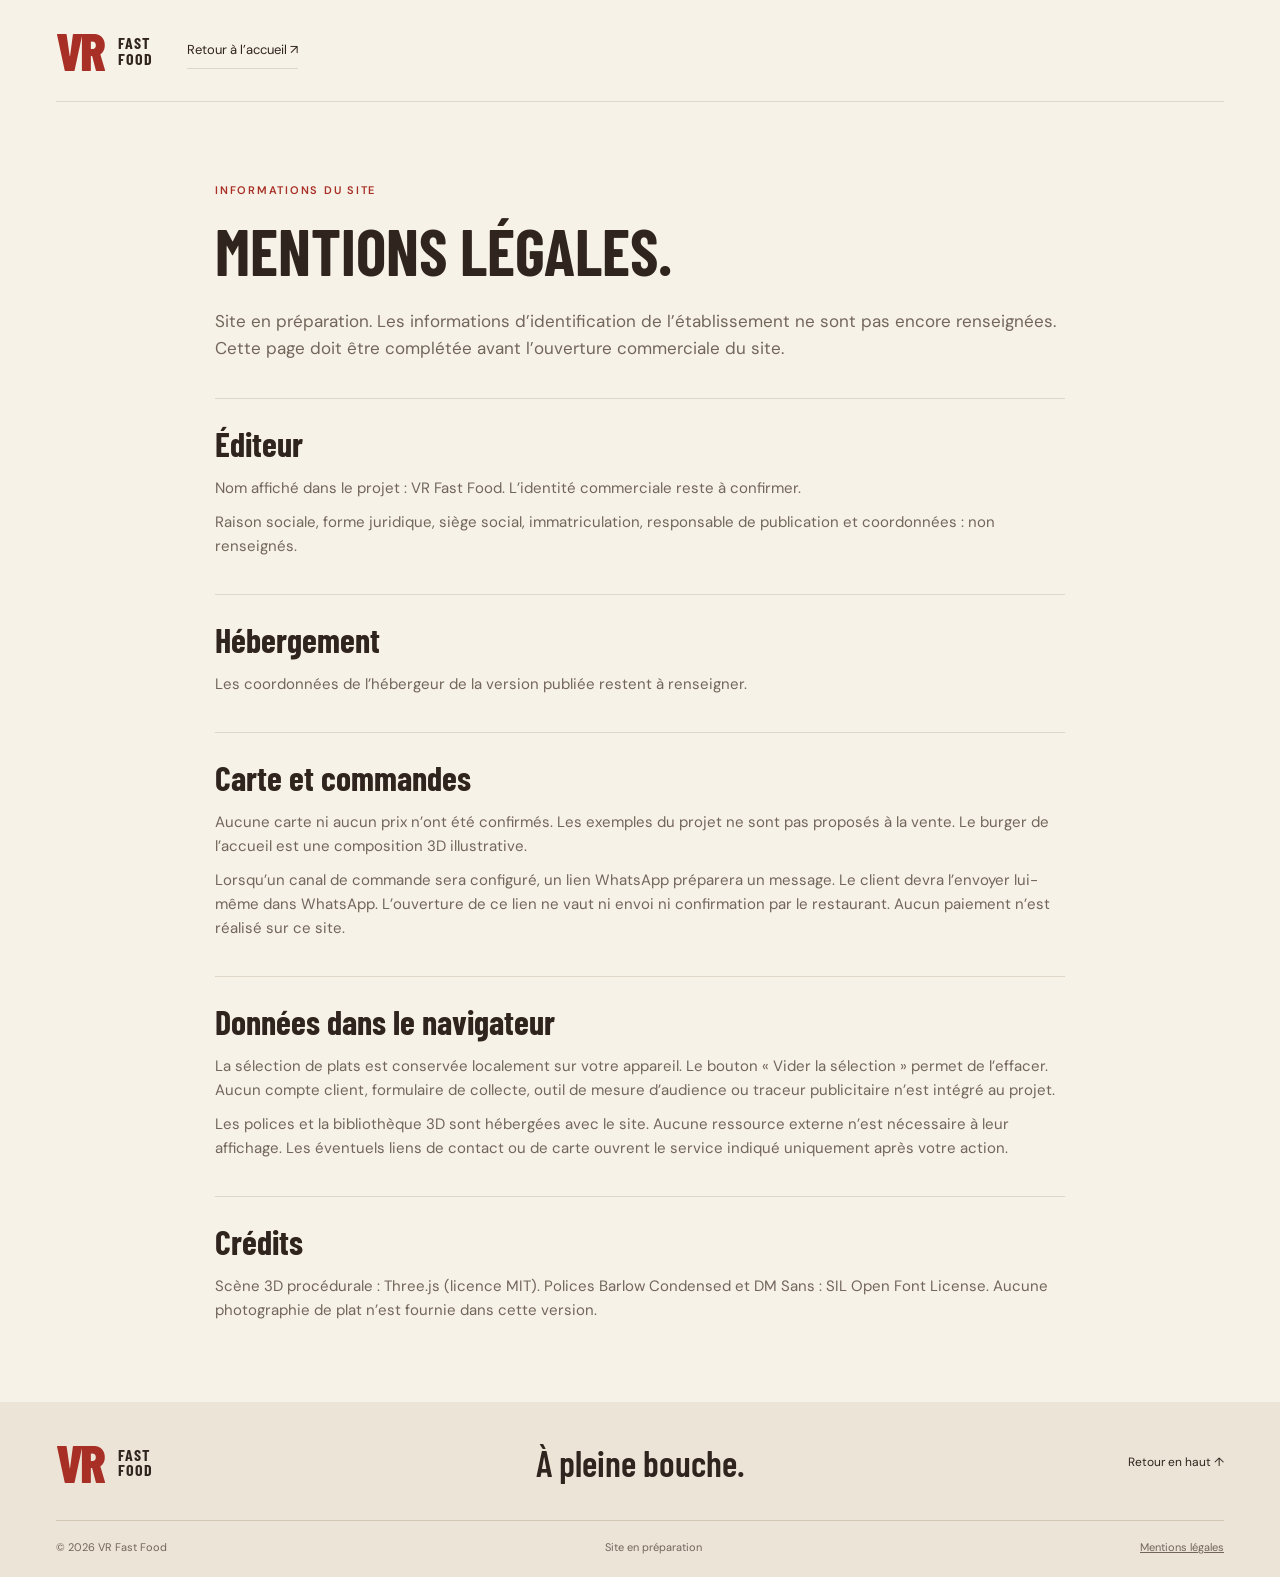
==== commit a93ae41e: "Refonte contemporaine et burger 3D, carte verifiee uniquement" ====
--- a/mentions-legales.html
+++ b/mentions-legales.html
@@ -1,93 +1,11 @@
 <!doctype html>
-<html lang="fr">
-<head>
-  <meta charset="utf-8">
-  <meta name="viewport" content="width=device-width, initial-scale=1, viewport-fit=cover">
-  <title>Mentions légales — VR Fast Food</title>
-  <meta name="robots" content="noindex">
-  <meta name="theme-color" content="#FFF5E1">
-  <link rel="icon" href="assets/favicon.svg" type="image/svg+xml">
-  <link rel="preconnect" href="https://fonts.bunny.net" crossorigin>
-  <link rel="stylesheet" href="https://fonts.bunny.net/css?family=lilita-one:400|nunito:600,700,800,900&display=swap">
-  <link rel="stylesheet" href="css/style.css">
-</head>
-<body>
-
-<svg class="sprite" xmlns="http://www.w3.org/2000/svg" aria-hidden="true" focusable="false">
-  <symbol id="i-burger" viewBox="0 0 64 64">
-    <g stroke="#3B2314" stroke-width="3" stroke-linejoin="round" stroke-linecap="round">
-      <path d="M10 50h44v3a6 6 0 0 1-6 6H16a6 6 0 0 1-6-6z" fill="#F2A541"/>
-      <rect x="8" y="40" width="48" height="9" rx="4.5" fill="#7A4424"/>
-      <path d="M8 35h48l-9 7H17z" fill="#FFC72C"/>
-      <path d="M7 30q4 6 8 0q4.25 6 8.5 0q4.25 6 8.5 0q4.25 6 8.5 0q4.25 6 8.5 0q4 6 8 0v-3H7z" fill="#7ACB3C"/>
-      <path d="M8 27c0-11 10-18 24-18s24 7 24 18z" fill="#F2A541"/>
-    </g>
-  </symbol>
-  <symbol id="u-left" viewBox="0 0 24 24"><path d="M15 5l-7 7 7 7" fill="none" stroke="currentColor" stroke-width="3" stroke-linecap="round" stroke-linejoin="round"/></symbol>
-</svg>
-
-<header class="site-header">
-  <div class="site-header__bar">
-    <a class="logo" href="index.html" aria-label="VR Fast Food, retour à l'accueil">
-      <span class="logo__mark" aria-hidden="true"><svg><use href="#i-burger"/></svg></span>
-      <span class="logo__text"><b>VR</b> Fast Food</span>
-    </a>
-    <a class="btn btn--sun btn--sm" href="index.html#menu"><svg class="ico" aria-hidden="true"><use href="#u-left"/></svg> Retour au menu</a>
-  </div>
-</header>
-
-<main class="legal">
-  <div class="wrap">
-    <h1>Mentions légales</h1>
-    <p class="legal__intro">Cette page est prête à recevoir les informations légales du restaurant. Les rubriques marquées « À compléter » doivent être renseignées avant la mise en ligne.</p>
-
-    <section class="legal__block">
-      <h2>Éditeur du site</h2>
-      <dl>
-        <div><dt>Nom commercial</dt><dd>VR Fast Food</dd></div>
-        <div><dt>Raison sociale et forme juridique</dt><dd><span class="todo">À compléter</span></dd></div>
-        <div><dt>Adresse du siège</dt><dd><span class="todo">À compléter</span></dd></div>
-        <div><dt>Numéro SIRET</dt><dd><span class="todo">À compléter</span></dd></div>
-        <div><dt>Responsable de la publication</dt><dd><span class="todo">À compléter</span></dd></div>
-        <div><dt>Téléphone et e-mail</dt><dd><span class="todo">À compléter</span></dd></div>
-      </dl>
-    </section>
-
-    <section class="legal__block">
-      <h2>Hébergement</h2>
-      <dl>
-        <div><dt>Hébergeur</dt><dd><span class="todo">À compléter</span></dd></div>
-        <div><dt>Adresse de l'hébergeur</dt><dd><span class="todo">À compléter</span></dd></div>
-      </dl>
-    </section>
-
-    <section class="legal__block">
-      <h2>Données personnelles</h2>
-      <p>Ce site ne comporte ni compte client, ni formulaire, ni paiement en ligne. La commande en cours de préparation est conservée uniquement dans votre navigateur, sur votre appareil, afin que vous la retrouviez en revenant sur la page ; elle n'est transmise au restaurant que lorsque vous choisissez de l'envoyer.</p>
-      <p>Les polices d'écriture et la bibliothèque d'affichage 3D sont chargées depuis des services tiers (Bunny Fonts et jsDelivr), qui reçoivent à cette occasion l'adresse IP de votre appareil, comme pour toute ressource chargée sur le web.</p>
-    </section>
-
-    <section class="legal__block">
-      <h2>Prix et disponibilité</h2>
-      <p>Les prix et les plats présentés sur le site sont indiqués à titre d'information et peuvent évoluer. Les prix affichés au restaurant font foi.</p>
-    </section>
-  </div>
-</main>
-
-<footer class="site-footer">
-  <div class="wrap site-footer__inner">
-    <a class="logo" href="index.html" aria-label="VR Fast Food, retour à l'accueil">
-      <span class="logo__mark" aria-hidden="true"><svg><use href="#i-burger"/></svg></span>
-      <span class="logo__text"><b>VR</b> Fast Food</span>
-    </a>
-    <nav class="site-footer__nav" aria-label="Liens de pied de page">
-      <a href="index.html#menu">Menu</a>
-      <a href="index.html#commander">Commander</a>
-      <a href="index.html#infos">Infos pratiques</a>
-    </nav>
-    <p class="site-footer__copy">© 2026 VR Fast Food</p>
-  </div>
-</footer>
-
-</body>
-</html>
+<html lang="fr"><head><meta charset="utf-8"><meta name="viewport" content="width=device-width, initial-scale=1">
+<meta name="theme-color" content="#f7f2e8"><title>Mentions légales — VR Fast Food</title>
+<meta name="robots" content="noindex"><meta name="description" content="L’univers VR Fast Food. Découvrez la carte et les informations du restaurant dès leur publication.">
+<link rel="icon" href="assets/favicon.svg" type="image/svg+xml"><link rel="stylesheet" href="css/style.css"></head><body><header class="site-header"><div class="wrap site-header__bar"><a class="logo" href="index.html" aria-label="VR Fast Food, accueil"><span class="logo__mark">VR</span><span class="logo__text">FAST<br>FOOD</span></a><a class="text-link" href="index.html">Retour à l’accueil ↗</a></div></header>
+<main class="legal wrap"><p class="eyebrow">INFORMATIONS DU SITE</p><h1>MENTIONS LÉGALES.</h1><p class="legal__intro">Site en préparation. Les informations d’identification de l’établissement ne sont pas encore renseignées. Cette page doit être complétée avant l’ouverture commerciale du site.</p>
+<section><h2>Éditeur</h2><p>Nom affiché dans le projet : VR Fast Food. L’identité commerciale reste à confirmer.</p><p>Raison sociale, forme juridique, siège social, immatriculation, responsable de publication et coordonnées : non renseignés.</p></section>
+<section><h2>Hébergement</h2><p>Les coordonnées de l’hébergeur de la version publiée restent à renseigner.</p></section>
+<section><h2>Carte et commandes</h2><p>Aucune carte ni aucun prix n’ont été confirmés. Les exemples du projet ne sont pas proposés à la vente. Le burger de l’accueil est une composition 3D illustrative.</p><p>Lorsqu’un canal de commande sera configuré, un lien WhatsApp préparera un message. Le client devra l’envoyer lui-même dans WhatsApp. L’ouverture de ce lien ne vaut ni envoi ni confirmation par le restaurant. Aucun paiement n’est réalisé sur ce site.</p></section>
+<section><h2>Données dans le navigateur</h2><p>La sélection de plats est conservée localement sur votre appareil. Le bouton « Vider la sélection » permet de l’effacer. Aucun compte client, formulaire de collecte, outil de mesure d’audience ou traceur publicitaire n’est intégré au projet.</p><p>Les polices et la bibliothèque 3D sont hébergées avec le site. Aucune ressource externe n’est nécessaire à leur affichage. Les éventuels liens de contact ou de carte ouvrent le service indiqué uniquement après votre action.</p></section>
+<section><h2>Crédits</h2><p>Scène 3D procédurale : Three.js (licence MIT). Polices Barlow Condensed et DM Sans : SIL Open Font License. Aucune photographie de plat n’est fournie dans cette version.</p></section></main><footer class="site-footer"><div class="wrap footer-top"><a class="logo" href="index.html" aria-label="VR Fast Food, accueil"><span class="logo__mark">VR</span><span class="logo__text">FAST<br>FOOD</span></a><p>À pleine bouche.</p><a href="index.html">Retour en haut ↑</a></div><div class="wrap footer-bottom"><span>© <span data-year>2026</span> VR Fast Food</span><span>Site en préparation</span><a href="mentions-legales.html">Mentions légales</a></div></footer></body></html>
--- a/css/style.css
+++ b/css/style.css
@@ -1,909 +1,1025 @@
-/* =====================================================================
-   VR FAST FOOD — feuille de style
-   Palette lumineuse : crème, rouge tomate, jaune soleil, orange, menthe.
-   Sommaire : 1. Jetons  2. Base  3. Boutons  4. En-tête  5. Accueil / burger 3D
-   6. Bandeau  7. Menu  8. Commander  9. Infos  10. Pied de page
-   11. Ma commande  12. Apparitions  13. Petits écrans  14. Mouvement réduit
-   ===================================================================== */
-
-/* ---------- 1. Jetons ---------- */
+@import url('./fonts.css');
 :root {
-  color-scheme: light;
-
-  --cream: #FFF5E1;
-  --cream-2: #FFEBC6;
-  --paper: #FFFDF8;
-  --brown: #3B2314;
-  --brown-2: #6A4733;
-  --tomato: #DB3620;
-  --tomato-ink: #C42D18;
-  --coral: #FF6B4A;
-  --coral-soft: #FFD6C9;
-  --sun: #FFC72C;
-  --sun-soft: #FFE9A6;
-  --orange: #FF8A1F;
-  --orange-soft: #FFDBB0;
-  --mint: #7EDCC0;
-  --mint-soft: #CDF3E6;
-  --turq: #17A398;
-  --focus: #0B7F76;
-
-  --line: 3px;
-  --r-xl: 36px;
-  --r-lg: 26px;
-  --r-md: 18px;
-  --r-sm: 12px;
-
-  --font-display: 'Lilita One', 'Arial Rounded MT Bold', 'Trebuchet MS', system-ui, sans-serif;
-  --font-body: 'Nunito', ui-rounded, 'Segoe UI', system-ui, -apple-system, sans-serif;
-
-  --gutter: clamp(16px, 4vw, 40px);
-  --wrap: 1180px;
-  --ease-out: cubic-bezier(.2, .8, .2, 1);
-  --ease-pop: cubic-bezier(.3, 1.6, .5, 1);
-
-  --px-orange: url("data:image/svg+xml,%3Csvg xmlns='http://www.w3.org/2000/svg' viewBox='0 0 7 7' shape-rendering='crispEdges'%3E%3Cpath fill='%23FF8A1F' d='M3 0h1v2h1v1h2v1H5v1H4v2H3V5H2V4H0V3h2V2h1z'/%3E%3C/svg%3E");
-  --px-turq: url("data:image/svg+xml,%3Csvg xmlns='http://www.w3.org/2000/svg' viewBox='0 0 7 7' shape-rendering='crispEdges'%3E%3Cpath fill='%2317A398' d='M3 0h1v2h1v1h2v1H5v1H4v2H3V5H2V4H0V3h2V2h1z'/%3E%3C/svg%3E");
-}
-
-/* ---------- 2. Base ---------- */
-*, *::before, *::after { box-sizing: border-box; }
-
+  --cream:#f7f2e8;
+  --paper:#fffcf7;
+  --ink:#30241f;
+  --muted:#72665b;
+  --red:#a82f25;
+  --line:#ded6c9;
+  --gold:#c99952;
+  --display:'Barlow Condensed','Arial Narrow',sans-serif;
+  --body:'DM Sans','Segoe UI',sans-serif;
+  color-scheme:light
+}
+
+* {
+  box-sizing:border-box
+}
 html {
-  scroll-behavior: smooth;
-  scroll-padding-top: 104px;
-  -webkit-text-size-adjust: 100%;
-}
-
+  scroll-behavior:smooth;
+  scroll-padding-top:100px
+}
 body {
-  margin: 0;
-  font-family: var(--font-body);
-  font-weight: 600;
-  font-size: 1.0625rem;
-  line-height: 1.55;
-  color: var(--brown);
-  background-color: var(--cream);
-  background-image: radial-gradient(rgba(59, 35, 20, .07) 1.4px, transparent 1.6px);
-  background-size: 24px 24px;
-  -webkit-font-smoothing: antialiased;
-}
-
-h1, h2, h3, p, ul, ol, dl, dd, figure { margin: 0; }
-ul, ol { padding: 0; list-style: none; }
-img, svg { display: block; max-width: 100%; }
-button { font: inherit; color: inherit; }
-a { color: inherit; }
-
-h1, h2, h3 {
-  font-family: var(--font-display);
-  font-weight: 400;
-  line-height: 1.05;
-  letter-spacing: .005em;
-  text-wrap: balance;
-}
-
+  margin:0;
+  background:var(--cream);
+  color:var(--ink);
+  font:400 16px/1.6 var(--body);
+  -webkit-font-smoothing:antialiased
+}
+h1,h2,h3,p,figure,dl,dd {
+  margin:0
+}
+h1,h2,h3 {
+  font-family:var(--display);
+  line-height:1;
+  font-weight:700
+}
+a {
+  color:inherit
+}
+button {
+  font:inherit;
+  color:inherit;
+  cursor:pointer
+}
+button:disabled {
+  cursor:not-allowed
+}
+button,a {
+  -webkit-tap-highlight-color:transparent
+}
+img,svg {
+  display:block;
+  max-width:100%
+}
+button {
+  border:0
+}
+ul {
+  list-style:none;
+  padding:0;
+  margin:0
+}
+[hidden] {
+  display:none!important
+}
 :focus-visible {
-  outline: 3px solid var(--focus);
-  outline-offset: 3px;
-  border-radius: 8px;
-}
-
-.sprite { position: absolute; width: 0; height: 0; overflow: hidden; }
-.ico { width: 1.25em; height: 1.25em; flex: none; }
-.px { width: 1em; height: 1em; flex: none; color: var(--orange); }
-
+  outline:3px solid var(--red);
+  outline-offset:5px
+}
+.wrap {
+  width:min(1280px,calc(100% - 112px));
+  margin-inline:auto
+}
+.sprite {
+  position:absolute;
+  width:0;
+  height:0;
+  overflow:hidden
+}
+.ico {
+  width:22px;
+  height:22px;
+  flex:none
+}
 .sr-only {
-  position: absolute; width: 1px; height: 1px; margin: -1px; padding: 0;
-  overflow: hidden; clip: rect(0 0 0 0); white-space: nowrap; border: 0;
-}
-
+  position:absolute;
+  width:1px;
+  height:1px;
+  overflow:hidden;
+  clip-path:inset(50%);
+  white-space:nowrap
+}
 .skip {
-  position: fixed; top: 8px; left: 8px; z-index: 100;
-  padding: .7em 1em; border-radius: 999px;
-  background: var(--brown); color: var(--cream); font-weight: 800; text-decoration: none;
-  transform: translateY(-200%);
-}
-.skip:focus { transform: none; }
-
-.wrap { width: 100%; max-width: var(--wrap); margin-inline: auto; padding-inline: var(--gutter); }
-
-.section-head { text-align: center; margin-bottom: clamp(24px, 4vw, 44px); }
-.section-head h2 { font-size: clamp(2.2rem, 5.4vw, 3.7rem); }
-.section-head__sub { margin-top: 10px; color: var(--brown-2); font-size: 1.1rem; }
-
-.kicker, .eyebrow {
-  display: inline-flex; align-items: center; gap: .55em;
-  padding: .42em .9em .4em;
-  font-size: .78rem; font-weight: 900; letter-spacing: .14em; text-transform: uppercase;
-  color: var(--tomato-ink);
-  background: var(--paper);
-  border: 2.5px solid var(--brown);
-  border-radius: 999px;
-  box-shadow: 0 3px 0 var(--brown);
-}
-.kicker { margin-bottom: 14px; }
-
-.notice {
-  padding: 16px 18px; border: 2.5px dashed var(--brown-2); border-radius: var(--r-md);
-  background: var(--paper); color: var(--brown-2);
-}
-
-.todo {
-  display: inline-flex; align-items: center; gap: .4em;
-  padding: .2em .65em; border: 2px dashed var(--brown-2); border-radius: 999px;
-  font-size: .82rem; font-weight: 800; color: var(--brown-2); white-space: nowrap;
-}
-
-/* ---------- 3. Boutons ---------- */
+  position:fixed;
+  z-index:100;
+  top:10px;
+  left:10px;
+  background:var(--ink);
+  color:white;
+  padding:12px;
+  transform:translateY(-150%)
+}
+.skip:focus {
+  transform:none
+}
+.site-header {
+  position:relative;
+  z-index:20
+}
+.site-header__bar {
+  display:flex;
+  align-items:center;
+  gap:34px;
+  min-height:102px;
+  border-bottom:1px solid var(--line)
+}
+.logo {
+  display:flex;
+  gap:10px;
+  align-items:center;
+  text-decoration:none;
+  flex-shrink:0
+}
+.logo__mark {
+  font:800 54px/.9 var(--display);
+  letter-spacing:-3px;
+  color:var(--red);
+  position:relative
+}
+.logo__mark>span {
+  font:600 10px var(--body);
+  position:absolute;
+  top:0;
+  right:-6px;
+  letter-spacing:0
+}
+.logo__text {
+  font:700 16px/.97 var(--display);
+  letter-spacing:1px;
+  margin-left:5px
+}
+.nav {
+  margin:auto;
+  display:flex;
+  gap:36px
+}
+.nav a {
+  font-size:14px;
+  text-decoration:none
+}
+.nav a:hover,.text-link:hover {
+  color:var(--red)
+}
+.cart-btn {
+  display:flex;
+  align-items:center;
+  gap:10px;
+  background:transparent;
+  font-size:13px
+}
+.cart-count {
+  display:grid;
+  place-items:center;
+  background:var(--ink);
+  color:var(--cream);
+  min-width:24px;
+  height:24px;
+  border-radius:50%;
+  font-size:11px
+}
+.nav-toggle {
+  display:none;
+  background:transparent;
+  min-height:44px;
+  min-width:44px
+}
+.hero {
+  display:grid;
+  grid-template-columns:44% 56%;
+  align-items:center;
+  min-height:650px;
+  padding-block:40px 50px
+}
+.hero__copy {
+  position:relative;
+  z-index:2
+}
+.eyebrow {
+  font:600 11px/1.5 var(--body);
+  letter-spacing:.16em;
+  color:var(--red);
+  text-transform:uppercase
+}
+.hero h1 {
+  font-size:clamp(80px,8.7vw,130px);
+  line-height:.88;
+  letter-spacing:-.025em;
+  margin:24px 0 28px
+}
+.hero h1 span {
+  color:var(--red)
+}
+.lead {
+  font-size:17px;
+  line-height:1.7;
+  color:var(--muted)
+}
+.hero__cta {
+  display:flex;
+  align-items:center;
+  gap:28px;
+  margin-top:32px
+}
 .btn {
-  --btn-bg: var(--paper);
-  --btn-fg: var(--brown);
-  position: relative;
-  display: inline-flex; align-items: center; justify-content: center; gap: .5em;
-  min-height: 48px; padding: .55em 1.2em;
-  font: 400 1.1rem/1 var(--font-display); letter-spacing: .02em;
-  color: var(--btn-fg); background: var(--btn-bg);
-  border: var(--line) solid var(--brown); border-radius: 999px;
-  box-shadow: 0 5px 0 var(--brown);
-  text-decoration: none; cursor: pointer; white-space: nowrap;
-  transition: transform .18s var(--ease-out), box-shadow .18s var(--ease-out), background-color .2s;
-  -webkit-tap-highlight-color: transparent;
-}
-.btn:hover { transform: translateY(-2px); box-shadow: 0 7px 0 var(--brown); }
-.btn:active { transform: translateY(4px); box-shadow: 0 1px 0 var(--brown); transition-duration: .06s; }
-.btn--primary { --btn-bg: var(--tomato); --btn-fg: #fff; }
-.btn--sun { --btn-bg: var(--sun); }
-.btn--mint { --btn-bg: var(--mint); }
-.btn--lg { min-height: 56px; padding-inline: 1.5em; font-size: 1.25rem; }
-.btn--sm { min-height: 44px; padding: .4em .95em; font-size: 1.02rem; box-shadow: 0 4px 0 var(--brown); }
-.btn--block { width: 100%; }
-.btn[aria-disabled="true"] { --btn-bg: var(--cream-2); --btn-fg: var(--brown-2); cursor: not-allowed; }
-.btn .ico { transition: transform .25s var(--ease-pop); }
-.btn:hover .ico { transform: translateX(3px); }
-
-/* petites étincelles pixel autour des boutons principaux */
-.btn--spark::before, .btn--spark::after {
-  content: ""; position: absolute; width: 18px; height: 18px;
-  background: var(--px-orange) center / contain no-repeat;
-  transform: scale(0) rotate(-30deg);
-  transition: transform .4s var(--ease-pop);
-  pointer-events: none;
-}
-.btn--spark::before { top: -15px; left: -9px; }
-.btn--spark::after { right: -10px; bottom: -14px; width: 13px; height: 13px; background-image: var(--px-turq); transition-delay: .07s; }
-.btn--spark:hover::before, .btn--spark:hover::after,
-.btn--spark:focus-visible::before, .btn--spark:focus-visible::after { transform: scale(1) rotate(0deg); }
-
+  display:inline-flex;
+  align-items:center;
+  justify-content:center;
+  gap:28px;
+  min-height:50px;
+  padding:14px 23px;
+  border-radius:4px;
+  border:1px solid var(--line);
+  font-size:14px;
+  font-weight:600;
+  text-decoration:none;
+  background:transparent;
+  transition:background .2s,transform .2s
+}
+.btn--primary {
+  background:var(--red);
+  border-color:var(--red);
+  color:var(--paper)
+}
+.btn--primary:hover {
+  background:#87251d;
+  transform:translateY(-2px)
+}
+.btn:disabled {
+  background:#eee8dd;
+  color:var(--muted);
+  border-color:var(--line);
+  transform:none
+}
+.text-link {
+  font-size:13px;
+  text-decoration:none;
+  display:inline-flex;
+  gap:20px;
+  align-items:center;
+  border-bottom:1px solid var(--line);
+  padding-block:8px
+}
+.hero__visual {
+  min-width:0;
+  position:relative
+}
+.hero__stage {
+  position:relative;
+  height:490px;
+  width:100%;
+  background:radial-gradient(ellipse at 54% 46%,#f1e1c9 0%,#f5ecdc 37%,transparent 70%);
+  touch-action:pan-y
+}
+.stage__canvas,.stage__fallback {
+  position:absolute;
+  inset:0;
+  width:100%;
+  height:100%;
+  object-fit:contain
+}
+.stage__fallback {
+  transition:opacity .5s
+}
+.is-3d .stage__fallback {
+  opacity:0
+}
+.stage__caption {
+  display:flex;
+  justify-content:space-between;
+  align-items:center;
+  gap:12px;
+  padding:4px 22px 0;
+  font-size:9px;
+  letter-spacing:.13em
+}
+.stage__caption button {
+  font-size:11px;
+  background:transparent;
+  min-height:44px;
+  letter-spacing:0;
+  color:var(--muted);
+  text-decoration:underline;
+  text-underline-offset:4px
+}
+.visual-note {
+  text-align:center;
+  font-size:10px;
+  color:var(--muted);
+  margin-top:4px
+}
+.signature {
+  display:flex;
+  justify-content:space-between;
+  gap:20px;
+  border-block:1px solid var(--line);
+  padding-block:24px;
+  font:600 20px var(--display);
+  letter-spacing:.08em
+}
+.signature span:nth-child(2) {
+  color:var(--red)
+}
+.section {
+  padding-block:85px
+}
+.section-head {
+  display:flex;
+  justify-content:space-between;
+  align-items:end;
+  gap:30px;
+  margin-bottom:38px
+}
+.section-head h2 {
+  font-size:64px;
+  letter-spacing:-.015em;
+  margin-top:13px
+}
+.section-head>p {
+  font-size:14px;
+  color:var(--muted);
+  max-width:350px
+}
+.tabs {
+  display:flex;
+  gap:30px;
+  border-bottom:1px solid var(--line);
+  overflow-x:auto;
+  scrollbar-width:thin;
+  position:relative
+}
+.tab {
+  flex-shrink:0;
+  background:transparent;
+  padding:15px 0;
+  font-size:14px;
+  color:var(--muted);
+  border-bottom:2px solid transparent;
+  min-height:48px
+}
+.tab[aria-selected=true] {
+  color:var(--red);
+  border-color:var(--red);
+  font-weight:700
+}
+.cards {
+  display:grid;
+  grid-template-columns:repeat(3,minmax(0,1fr));
+  gap:28px;
+  padding-top:30px;
+  min-height:280px;
+  transition:opacity .16s,transform .16s
+}
+.cards.is-leaving {
+  opacity:0;
+  transform:translateY(5px)
+}
+.menu-empty {
+  grid-column:1/-1;
+  display:grid;
+  grid-template-columns:1fr 1fr;
+  align-items:center;
+  gap:40px;
+  min-height:265px;
+  background:#eee6d9;
+  padding:46px 50px;
+  border-radius:5px;
+  position:relative;
+  overflow:hidden
+}
+.menu-empty__title {
+  font:600 clamp(50px,6vw,86px)/1 var(--display);
+  color:#7c6651;
+  overflow-wrap:anywhere
+}
+.menu-empty__title::after {
+  content:'';
+  display:block;
+  width:58px;
+  height:3px;
+  background:var(--gold);
+  margin-top:22px
+}
+.menu-empty h3 {
+  font-size:29px;
+  margin-bottom:13px
+}
+.menu-empty p {
+  font-size:14px;
+  color:#695c4f;
+  max-width:330px
+}
+.card {
+  background:var(--paper);
+  border-radius:6px;
+  overflow:hidden;
+  transition:transform .2s,box-shadow .2s
+}
+.card__media {
+  aspect-ratio:4/3;
+  background:#ece5da;
+  position:relative;
+  display:grid;
+  place-items:center;
+  color:var(--muted);
+  font-size:11px;
+  letter-spacing:.08em
+}
+.card__media img {
+  width:100%;
+  height:100%;
+  object-fit:cover
+}
+.card__body {
+  padding:23px
+}
+.card h3 {
+  font-size:30px
+}
+.card__desc {
+  font-size:13px;
+  color:var(--muted);
+  margin-top:9px;
+  min-height:42px
+}
+.card__foot {
+  display:flex;
+  align-items:center;
+  justify-content:space-between;
+  gap:12px;
+  margin-top:22px
+}
+.price {
+  font-size:17px;
+  font-weight:600;
+  white-space:nowrap
+}
+.card__foot .btn {
+  min-height:44px;
+  padding:10px 15px;
+  gap:10px
+}
+.price--unknown {
+  font-size:12px;
+  font-weight:400
+}
+.order-note {
+  background:var(--red);
+  color:var(--cream);
+  border-radius:6px;
+  padding:50px 54px;
+  display:grid;
+  grid-template-columns:1fr 1fr;
+  gap:60px;
+  align-items:center
+}
+.order-note .eyebrow {
+  color:#f2c3aa
+}
+.order-note h2 {
+  font-size:52px;
+  margin-top:16px
+}
+.order-note p:not(.eyebrow) {
+  font-size:15px;
+  line-height:1.8;
+  max-width:390px
+}
+.order-note .text-link {
+  margin-top:20px;
+  border-color:#ca7a66
+}
+.order-note .text-link:hover {
+  color:#fff
+}
+.infos__grid {
+  display:grid;
+  grid-template-columns:repeat(3,1fr);
+  gap:40px
+}
+.infos__grid article {
+  border-top:1px solid var(--line);
+  padding-top:23px
+}
+.info-index {
+  font-size:11px;
+  color:var(--muted)
+}
+.infos h3 {
+  font-size:31px;
+  margin:17px 0
+}
+.infos article p,.infos dd,.infos dt,.infos address {
+  font:400 14px/1.8 var(--body);
+  color:var(--muted)
+}
+.infos a {
+  display:inline-block;
+  margin-top:10px;
+  font-size:14px
+}
+.hours__row {
+  display:flex;
+  justify-content:space-between;
+  gap:16px
+}
+.contact-list {
+  display:grid
+}
+.site-footer {
+  background:#ece4d7;
+  padding:36px 0 20px
+}
+.footer-top {
+  display:flex;
+  align-items:center;
+  justify-content:space-between;
+  gap:20px;
+  padding-bottom:34px
+}
+.footer-top>p {
+  font:600 36px var(--display)
+}
+.footer-top>a:last-child {
+  font-size:12px;
+  text-decoration:none
+}
+.footer-bottom {
+  border-top:1px solid #d2c6b5;
+  padding-top:18px;
+  display:flex;
+  justify-content:space-between;
+  gap:20px;
+  font-size:11px;
+  color:var(--muted)
+}
+.cart {
+  position:fixed;
+  inset:0;
+  margin:0;
+  padding:0;
+  max-width:none;
+  max-height:none;
+  width:100%;
+  height:100%;
+  border:0;
+  background:transparent;
+  color:var(--ink)
+}
+.cart::backdrop {
+  background:#30241f77;
+  backdrop-filter:blur(3px)
+}
+.cart__panel {
+  position:absolute;
+  right:0;
+  top:0;
+  bottom:0;
+  width:min(470px,100%);
+  display:flex;
+  flex-direction:column;
+  background:var(--paper);
+  animation:slide-in .25s ease
+}
+.cart__head {
+  display:flex;
+  align-items:center;
+  justify-content:space-between;
+  padding:28px;
+  border-bottom:1px solid var(--line)
+}
+.cart__head h2 {
+  font-size:38px;
+  margin-top:9px
+}
 .round-btn {
-  display: inline-grid; place-items: center; flex: none;
-  width: 44px; height: 44px; padding: 0;
-  color: var(--brown); background: var(--paper);
-  border: var(--line) solid var(--brown); border-radius: 50%;
-  box-shadow: 0 4px 0 var(--brown);
-  cursor: pointer; text-decoration: none;
-  transition: transform .18s var(--ease-out), box-shadow .18s var(--ease-out), background-color .2s;
-  -webkit-tap-highlight-color: transparent;
-}
-.round-btn:hover { transform: translateY(-2px); box-shadow: 0 6px 0 var(--brown); background: var(--sun); }
-.round-btn:active { transform: translateY(3px); box-shadow: 0 1px 0 var(--brown); }
-
+  width:44px;
+  height:44px;
+  display:grid;
+  place-items:center;
+  background:transparent;
+  font-size:28px;
+  border:1px solid var(--line);
+  border-radius:50%
+}
+.cart__body {
+  flex:1;
+  overflow:auto;
+  padding:28px
+}
+.cart__foot {
+  padding:24px 28px;
+  border-top:1px solid var(--line);
+  display:grid;
+  gap:15px
+}
+.cart__foot:empty {
+  display:none
+}
+.cart-empty {
+  padding-block:60px
+}
+.cart-empty h3 {
+  font-size:35px;
+  margin-bottom:16px
+}
+.cart-empty p {
+  font-size:14px;
+  color:var(--muted);
+  margin-bottom:26px
+}
+.cart-item {
+  display:grid;
+  grid-template-columns:1fr auto;
+  gap:18px;
+  padding-block:22px;
+  border-bottom:1px solid var(--line)
+}
+.cart-item__name {
+  font:600 26px var(--display)
+}
+.cart-item__unit {
+  color:var(--muted);
+  font-size:12px
+}
+.cart-item__side {
+  display:grid;
+  gap:12px;
+  justify-items:end
+}
+.stepper {
+  display:inline-flex;
+  align-items:center;
+  border:1px solid var(--line);
+  border-radius:4px;
+  overflow:hidden
+}
+.stepper button {
+  background:transparent;
+  width:42px;
+  height:42px
+}
+.stepper output {
+  min-width:27px;
+  text-align:center;
+  font-size:13px
+}
+.cart-total {
+  display:flex;
+  justify-content:space-between;
+  align-items:baseline
+}
+.cart-total strong {
+  font:600 32px var(--display)
+}
+.cart-note,.notice {
+  font-size:12px;
+  color:var(--muted);
+  line-height:1.7
+}
+.cart-actions {
+  display:grid;
+  gap:10px
+}
 .text-btn {
-  display: inline-flex; align-items: center; gap: .4em;
-  padding: .5em .6em; min-height: 44px;
-  background: none; border: 0; cursor: pointer;
-  font-weight: 800; color: var(--brown-2); text-decoration: underline; text-underline-offset: 3px;
-}
-.text-btn:hover { color: var(--tomato-ink); }
-
-/* ---------- 4. En-tête ---------- */
-.site-header { position: sticky; top: 0; z-index: 50; padding: 10px var(--gutter) 0; }
-/* voile crème derrière la barre : le contenu qui défile ne dépasse pas autour d'elle */
-.site-header::before {
-  content: ""; position: absolute; inset: 0 0 -8px; z-index: -1; pointer-events: none;
-  background: linear-gradient(to bottom, var(--cream) 0, var(--cream) 62%, rgba(255, 245, 225, 0));
+  background:transparent;
+  font-size:12px;
+  text-decoration:underline;
+  text-underline-offset:3px;
+  min-height:44px
+}
+.cart-bar {
+  display:none
+}
+.legal {
+  max-width:850px;
+  padding-block:80px
+}
+.legal h1 {
+  font-size:64px;
+  margin-top:20px
+}
+.legal__intro {
+  font-size:17px;
+  margin-top:25px;
+  color:var(--muted)
+}
+.legal section {
+  border-top:1px solid var(--line);
+  margin-top:36px;
+  padding-top:28px
+}
+.legal h2 {
+  font-size:34px;
+  margin-bottom:15px
+}
+.legal section p {
+  font-size:15px;
+  color:var(--muted);
+  margin-top:10px
+}
+
+@keyframes slide-in {
+  from {
+  transform:translateX(100%)
+}
+
+}
+@media(hover:hover) {
+  .card:hover {
+  transform:translateY(-4px);
+  box-shadow:0 12px 30px #30241f0c
+}
+
+}
+@media(max-width:1100px) {
+  .wrap {
+  width:calc(100% - 64px)
+}
+.hero {
+  min-height:570px
+}
+.hero h1 {
+  font-size:100px
+}
+.hero__stage {
+  height:420px
+}
+.hero__cta {
+  gap:20px
+}
+.hero__cta .text-link {
+  font-size:12px;
+  gap:10px
+}
+.stage__caption {
+  padding-inline:0;
+  letter-spacing:.07em
+}
+.cards {
+  gap:18px
+}
+.card__body {
+  padding:18px
+}
+
+}
+
+@media(max-width:760px) {
+  html {
+  scroll-padding-top:20px
+}
+.wrap {
+  width:calc(100% - 40px)
 }
 .site-header__bar {
-  position: relative;
-  display: flex; align-items: center; gap: 12px;
-  max-width: var(--wrap); margin-inline: auto;
-  padding: 7px 8px 7px 16px;
-  background: var(--paper);
-  border: var(--line) solid var(--brown); border-radius: 999px;
-  box-shadow: 0 5px 0 var(--brown);
-}
-
-.logo { display: inline-flex; align-items: center; gap: 10px; text-decoration: none; margin-right: auto; }
+  min-height:80px;
+  gap:12px
+}
 .logo__mark {
-  display: grid; place-items: center; width: 40px; height: 40px; flex: none;
-  background: var(--sun); border: 2.5px solid var(--brown); border-radius: 13px;
-  transform: rotate(-6deg);
-  transition: transform .35s var(--ease-pop);
-}
-.logo__mark svg { width: 28px; height: 28px; }
-.logo:hover .logo__mark { transform: rotate(6deg) scale(1.06); }
-.logo__text { font: 400 1.35rem/1 var(--font-display); letter-spacing: .01em; white-space: nowrap; }
-.logo__text b { font-weight: 400; color: var(--tomato); }
-
-.nav { display: flex; align-items: center; gap: 2px; }
-.nav a {
-  padding: .55em .9em; border-radius: 999px;
-  font-weight: 800; text-decoration: none;
-  transition: background-color .2s, color .2s;
-}
-.nav a:hover { background: var(--sun-soft); }
-
+  font-size:44px
+}
+.logo__text {
+  font-size:13px
+}
+.nav-toggle {
+  display:grid;
+  place-items:center
+}
 .cart-btn {
-  position: relative;
-  display: inline-flex; align-items: center; gap: .5em;
-  min-height: 44px; padding: .3em .5em .3em .95em;
-  font: 400 1.05rem/1 var(--font-display); letter-spacing: .02em;
-  color: var(--brown); background: var(--sun);
-  border: var(--line) solid var(--brown); border-radius: 999px;
-  box-shadow: 0 4px 0 var(--brown);
-  cursor: pointer;
-  transition: transform .18s var(--ease-out), box-shadow .18s var(--ease-out);
-  -webkit-tap-highlight-color: transparent;
-}
-.cart-btn:hover { transform: translateY(-2px); box-shadow: 0 6px 0 var(--brown); }
-.cart-btn:active { transform: translateY(3px); box-shadow: 0 1px 0 var(--brown); }
-.cart-btn__count {
-  display: grid; place-items: center; min-width: 30px; height: 30px; padding-inline: 6px;
-  font: 400 1rem/1 var(--font-display);
-  color: #fff; background: var(--tomato);
-  border: 2.5px solid var(--brown); border-radius: 999px;
-}
-.cart-btn.is-bump .cart-btn__count { animation: bump .5s var(--ease-pop); }
-@keyframes bump { 0% { transform: scale(1); } 40% { transform: scale(1.45) rotate(-8deg); } 100% { transform: scale(1); } }
-
-.nav-toggle {
-  display: none; place-items: center; width: 44px; height: 44px; padding: 0; flex: none;
-  background: var(--paper); border: var(--line) solid var(--brown); border-radius: 50%;
-  cursor: pointer;
-}
-.nav-toggle .ico { width: 22px; height: 22px; }
-
-/* ---------- 5. Accueil / burger 3D ---------- */
+  margin-left:auto
+}
+.cart-btn>span:not(.cart-count) {
+  display:none
+}
+.nav {
+  display:none;
+  position:absolute;
+  top:79px;
+  left:0;
+  right:0;
+  background:var(--cream);
+  border-bottom:1px solid var(--line);
+  padding:22px
+}
+.nav.is-open {
+  display:flex
+}
 .hero {
-  position: relative;
-  padding: clamp(20px, 4vw, 48px) var(--gutter) clamp(36px, 6vw, 76px);
-  overflow: hidden;
-  overflow: clip;
-}
-.hero__inner {
-  display: grid;
-  grid-template-columns: minmax(0, .9fr) minmax(0, 1.1fr);
-  grid-template-areas: "head stage" "body stage";
-  column-gap: clamp(20px, 4vw, 56px); row-gap: 22px;
-  align-items: center;
-  max-width: var(--wrap); margin-inline: auto;
-}
-.hero__head { grid-area: head; align-self: end; }
-.hero__body { grid-area: body; align-self: start; }
-.hero__stage { grid-area: stage; }
-
-.hero h1 { margin-top: 18px; font-size: clamp(2.35rem, 6.3vw, 5.1rem); line-height: .98; }
-.hl {
-  color: var(--tomato);
-  background: linear-gradient(transparent 64%, var(--sun) 64% 92%, transparent 92%);
-  -webkit-box-decoration-break: clone; box-decoration-break: clone;
-  padding-inline: .06em;
-}
-.lead { max-width: 34em; font-size: clamp(1.08rem, 1.5vw, 1.25rem); color: var(--brown-2); }
-.hero__cta { display: flex; flex-wrap: wrap; gap: 14px 16px; margin-top: 24px; }
-
-.hud { display: flex; flex-wrap: wrap; gap: 10px; margin-top: 28px; }
-.hud li {
-  display: inline-flex; align-items: center; gap: .5em;
-  padding: .35em .85em .35em .5em;
-  font-weight: 800; font-size: .95rem;
-  background: var(--paper); border: 2.5px solid var(--brown); border-radius: 999px;
-}
-.hud b { font: 400 1.15rem/1 var(--font-display); color: var(--tomato-ink); }
-.hud svg { width: 22px; height: 22px; }
-
+  grid-template-columns:1fr;
+  padding-top:36px;
+  padding-bottom:25px;
+  min-height:0
+}
+.hero h1 {
+  font-size:clamp(78px,18vw,120px);
+  margin:21px 0
+}
+.hero .eyebrow {
+  font-size:10px
+}
+.lead {
+  font-size:15px
+}
+.hero__cta {
+  margin-top:25px;
+  gap:24px
+}
 .hero__stage {
-  position: relative; justify-self: center;
-  width: 100%; max-width: 640px; aspect-ratio: 1 / 1;
-}
-.stage__rays {
-  position: absolute; inset: -7%;
-  border-radius: 50%;
-  background: repeating-conic-gradient(from 0deg, rgba(255, 199, 44, .6) 0 9deg, rgba(255, 199, 44, 0) 9deg 18deg);
-  -webkit-mask: radial-gradient(closest-side, #000 50%, transparent 100%);
-  mask: radial-gradient(closest-side, #000 50%, transparent 100%);
-  animation: spin 120s linear infinite;
-}
-.stage__sun {
-  position: absolute; left: 50%; top: 50%;
-  width: 68%; aspect-ratio: 1;
-  transform: translate(-50%, -50%);
-  border-radius: 50%;
-  background: radial-gradient(circle at 32% 26%, #FFE78F 0, #FFC72C 52%, #FFB21F 100%);
-  border: var(--line) solid var(--brown);
-  box-shadow: 0 9px 0 var(--brown);
-}
-.stage__fallback {
-  position: absolute; left: 50%; top: 50%; z-index: 1;
-  width: 60%; height: auto;
-  transform: translate(-50%, -50%);
-  transition: opacity .6s ease, visibility 0s linear .6s;
-  overflow: visible;
-}
-.fb { animation: fb-bob 5.5s ease-in-out infinite; animation-delay: calc(var(--i) * -.7s); }
-@keyframes fb-bob { 0%, 100% { transform: translateY(0); } 50% { transform: translateY(-7px); } }
-
-.stage__canvas {
-  position: absolute; inset: 0; z-index: 2;
-  width: 100%; height: 100%;
-  opacity: 0; transition: opacity .9s ease;
-  touch-action: pan-y;
-}
-.is-3d .stage__canvas { opacity: 1; }
-.is-3d .stage__fallback { opacity: 0; visibility: hidden; }
-.is-3d .fb { animation: none; }
-
-.hero__stage .px { position: absolute; z-index: 3; animation: floaty 6s ease-in-out infinite; }
-.px--a { top: 7%; left: 9%; width: 34px; height: 34px; color: var(--tomato); }
-.px--b { top: 15%; right: 7%; width: 30px; height: 26px; color: var(--coral); animation-delay: -1.5s !important; }
-.px--c { bottom: 19%; left: 3%; width: 22px; height: 22px; color: var(--turq); animation-delay: -3s !important; }
-.px--d { bottom: 9%; right: 13%; width: 28px; height: 28px; color: var(--orange); animation-delay: -4.2s !important; }
-.px--e { top: 50%; right: 1%; width: 20px; height: 17px; color: var(--turq); animation-delay: -2.4s !important; }
-@keyframes floaty { 0%, 100% { transform: translateY(0) rotate(0deg); } 50% { transform: translateY(-12px) rotate(8deg); } }
-@keyframes spin { to { transform: rotate(360deg); } }
-
-/* ---------- 6. Bandeau défilant ---------- */
-.ticker { overflow: hidden; padding-block: clamp(14px, 1.5vw, 30px); }
-.ticker__band {
-  margin-inline: -3%;
-  background: var(--tomato);
-  border-block: var(--line) solid var(--brown);
-  transform: rotate(-1.1deg);
-  overflow: hidden;
-}
-.ticker__track {
-  display: flex; width: max-content;
-  padding-block: 11px;
-  animation: ticker 40s linear infinite;
-}
-.ticker__group { display: flex; align-items: center; flex: none; }
-.ticker__item {
-  display: inline-flex; align-items: center; gap: 22px; padding-left: 22px;
-  font: 400 1.3rem/1 var(--font-display); letter-spacing: .06em; text-transform: uppercase;
-  color: #fff; white-space: nowrap;
-}
-.ticker__item .px { color: var(--sun); width: 16px; height: 16px; }
-@keyframes ticker { to { transform: translateX(-50%); } }
-
-/* ---------- 7. Menu : écran de sélection ---------- */
-.menu, .how, .infos { padding-block: clamp(52px, 8vw, 104px); }
-.menu { padding-top: clamp(40px, 6vw, 72px); }
-
-.screen {
-  position: relative;
-  padding: clamp(14px, 2.4vw, 28px);
-  background: var(--cream-2);
-  border: var(--line) solid var(--brown); border-radius: var(--r-xl);
-  box-shadow: 0 8px 0 var(--brown);
-}
-
-.levels { position: relative; display: flex; flex-wrap: wrap; gap: 12px; padding: 6px 2px 10px; }
-.level {
-  --tone: var(--sun-soft);
-  position: relative; flex: 1 1 auto;
-  display: flex; align-items: center; gap: 9px;
-  padding: 7px 14px 7px 7px;
-  text-align: left; color: var(--brown); background: var(--paper);
-  border: var(--line) solid var(--brown); border-radius: 20px;
-  box-shadow: 0 5px 0 var(--brown);
-  cursor: pointer;
-  transition: transform .22s var(--ease-out), box-shadow .22s var(--ease-out), background-color .22s;
-  -webkit-tap-highlight-color: transparent;
-}
-.level:nth-child(4n+2) { --tone: var(--coral-soft); }
-.level:nth-child(4n+3) { --tone: var(--mint-soft); }
-.level:nth-child(4n+4) { --tone: var(--orange-soft); }
-.level:hover { transform: translateY(-2px); box-shadow: 0 7px 0 var(--brown); }
-.level:active { transform: translateY(3px); box-shadow: 0 2px 0 var(--brown); }
-.level__icon {
-  display: grid; place-items: center; flex: none; width: 44px; height: 44px;
-  background: var(--tone); border: 2.5px solid var(--brown); border-radius: 14px;
-  transition: transform .35s var(--ease-pop);
-}
-.level__icon svg { width: 32px; height: 32px; }
-.level__meta { display: flex; flex-direction: column; gap: 3px; min-width: 0; }
-.level__tag { font-size: .66rem; font-weight: 900; line-height: 1; letter-spacing: .14em; text-transform: uppercase; color: var(--brown-2); }
-.level__name { font: 400 1.16rem/1.1 var(--font-display); white-space: nowrap; }
-.level[aria-selected="true"] { background: var(--sun); transform: translateY(-3px); box-shadow: 0 8px 0 var(--brown); }
-.level[aria-selected="true"] .level__icon { background: var(--paper); transform: rotate(-8deg) scale(1.06); }
-.level[aria-selected="true"] .level__tag { color: var(--brown); }
-.level[aria-selected="true"]::after {
-  content: ""; position: absolute; top: -9px; right: -7px; width: 18px; height: 18px;
-  background: var(--px-orange) center / contain no-repeat;
-  animation: twinkle 1.8s ease-in-out infinite;
-}
-@keyframes twinkle { 0%, 100% { transform: scale(1) rotate(0deg); } 50% { transform: scale(.55) rotate(45deg); } }
-
-.level-bar {
-  display: flex; align-items: center; gap: 12px;
-  margin: 8px 0 20px; padding: 7px;
-  background: var(--paper);
-  border: var(--line) solid var(--brown); border-radius: 999px;
-}
-.level-bar__mid { flex: 1; min-width: 0; display: flex; align-items: baseline; flex-wrap: wrap; gap: 2px 12px; padding-inline: 6px; }
-.level-bar__tag { font-size: .7rem; font-weight: 900; letter-spacing: .14em; text-transform: uppercase; color: var(--tomato-ink); }
-.level-bar__name { font: 400 1.4rem/1.1 var(--font-display); }
-.level-bar__count { font-size: .92rem; font-weight: 800; color: var(--brown-2); }
-.level-bar__dots { display: flex; gap: 6px; padding-right: 4px; }
-.dot { width: 11px; height: 11px; border: 2px solid var(--brown); border-radius: 3px; background: transparent; transition: background-color .25s, transform .25s var(--ease-pop); }
-.dot.is-on { background: var(--tomato); transform: scale(1.25); }
-
+  height:340px;
+  margin-top:8px
+}
+.hero__visual {
+  margin-top:12px
+}
+.stage__caption {
+  padding-inline:6px;
+  font-size:8px
+}
+.visual-note {
+  font-size:9px
+}
+.signature {
+  gap:10px;
+  padding-block:18px;
+  font-size:13px;
+  letter-spacing:.02em
+}
+.section {
+  padding-block:55px
+}
+.section-head {
+  display:block;
+  margin-bottom:22px
+}
+.section-head h2 {
+  font-size:52px;
+  margin-top:10px
+}
+.section-head>p {
+  font-size:13px;
+  margin-top:17px
+}
+.tabs {
+  gap:25px
+}
+.tab {
+  font-size:13px
+}
+.menu-empty {
+  grid-template-columns:1fr;
+  gap:28px;
+  padding:30px;
+  min-height:300px
+}
+.menu-empty__title {
+  font-size:58px
+}
+.menu-empty__title::after {
+  margin-top:16px
+}
+.menu-empty h3 {
+  font-size:27px
+}
+.menu-empty p {
+  font-size:13px
+}
 .cards {
-  display: grid;
-  grid-template-columns: repeat(auto-fill, minmax(250px, 1fr));
-  gap: clamp(14px, 2.2vw, 26px);
-  transition: opacity .16s ease, transform .16s ease;
-}
-.cards.is-leaving { opacity: 0; transform: translateY(8px); }
-
+  grid-template-columns:repeat(2,minmax(0,1fr));
+  gap:16px;
+  padding-top:22px
+}
+.card__body {
+  padding:16px
+}
+.card h3 {
+  font-size:27px
+}
+.card__foot {
+  align-items:stretch;
+  flex-direction:column;
+  gap:13px
+}
+.card__action .btn {
+  width:100%
+}
+.order-note {
+  padding:32px;
+  grid-template-columns:1fr;
+  gap:25px
+}
+.order-note h2 {
+  font-size:45px
+}
+.order-note p:not(.eyebrow) {
+  font-size:14px
+}
+.infos__grid {
+  grid-template-columns:1fr;
+  gap:28px
+}
+.infos h3 {
+  font-size:30px;
+  margin:12px 0
+}
+.footer-top {
+  flex-wrap:wrap
+}
+.footer-top>p {
+  font-size:29px
+}
+.footer-top>a:last-child {
+  width:100%
+}
+.footer-bottom {
+  flex-wrap:wrap;
+  font-size:10px
+}
+.footer-bottom>a {
+  margin-left:auto
+}
+.cart-bar:not([hidden]) {
+  display:flex;
+  justify-content:space-between;
+  gap:15px;
+  position:fixed;
+  bottom:max(12px,env(safe-area-inset-bottom));
+  left:12px;
+  right:12px;
+  background:var(--red);
+  color:white;
+  padding:17px 20px;
+  z-index:25;
+  border-radius:5px;
+  font-size:13px;
+  box-shadow:0 4px 20px #30241f22
+}
+.has-cart-bar {
+  padding-bottom:75px
+}
+.cart__head,.cart__body {
+  padding:22px
+}
+.legal {
+  padding-block:50px
+}
+.legal h1 {
+  font-size:50px
+}
+.legal .eyebrow {
+  font-size:10px
+}
+
+}
+
+@media(max-width:370px) {
+  .cards {
+  grid-template-columns:1fr
+}
+.hero__cta {
+  gap:15px
+}
+.hero__cta .btn {
+  padding-inline:18px
+}
+.signature {
+  font-size:11px
+}
+.hero__stage {
+  height:300px
+}
+.stage__caption {
+  letter-spacing:0
+}
+.logo__text {
+  font-size:11px
+}
+
+}
+
+@media(prefers-reduced-motion:reduce) {
+  html {
+  scroll-behavior:auto
+}
+*,*::before,*::after {
+  animation:none!important;
+  transition:none!important
+}
+.card:hover,.btn:hover {
+  transform:none
+}
+
+}
+
+
+/* Equal-height cards keep prices and actions aligned across different descriptions. */
 .card {
-  --tone: var(--sun-soft);
-  --rx: 0deg; --ry: 0deg; --lift: 0px;
-  position: relative;
-  display: flex; flex-direction: column;
-  background: var(--paper);
-  border: var(--line) solid var(--brown); border-radius: var(--r-lg);
-  box-shadow: 0 6px 0 var(--brown);
-  transform: perspective(900px) translateY(var(--lift)) rotateX(var(--rx)) rotateY(var(--ry));
-  transition: transform .45s var(--ease-out), box-shadow .45s var(--ease-out);
-  animation: card-in .5s var(--ease-out) backwards;
-  animation-delay: calc(var(--i, 0) * 55ms);
-}
-.card:nth-child(4n+2) { --tone: var(--mint-soft); }
-.card:nth-child(4n+3) { --tone: var(--coral-soft); }
-.card:nth-child(4n+4) { --tone: var(--orange-soft); }
-@keyframes card-in { from { opacity: 0; transform: perspective(900px) translateY(24px) scale(.95); } }
-
-/* cadre de sélection façon curseur de jeu */
-.card::after {
-  content: ""; position: absolute; inset: -11px; pointer-events: none;
-  opacity: 0; transform: scale(1.05);
-  transition: opacity .2s, transform .35s var(--ease-pop);
-  background:
-    linear-gradient(var(--tomato) 0 0) top left / 22px 4px,
-    linear-gradient(var(--tomato) 0 0) top left / 4px 22px,
-    linear-gradient(var(--tomato) 0 0) top right / 22px 4px,
-    linear-gradient(var(--tomato) 0 0) top right / 4px 22px,
-    linear-gradient(var(--tomato) 0 0) bottom left / 22px 4px,
-    linear-gradient(var(--tomato) 0 0) bottom left / 4px 22px,
-    linear-gradient(var(--tomato) 0 0) bottom right / 22px 4px,
-    linear-gradient(var(--tomato) 0 0) bottom right / 4px 22px;
-  background-repeat: no-repeat;
-}
-
-@media (hover: hover) {
-  .card:hover { --lift: -8px; box-shadow: 0 14px 0 var(--brown); }
-  .card:hover::after { opacity: 1; transform: scale(1); }
-  .card:hover .card__picto { transform: translateY(-5px) rotate(-5deg) scale(1.08); }
-  .card:hover .badge-pop { animation: wiggle .7s var(--ease-out); }
-  .card:hover .card__media::after { opacity: 1; }
-}
-.card:focus-within::after { opacity: 1; transform: scale(1); }
-.card.is-tilting { transition-duration: .12s, .45s; }
-
-/* Emplacement photo : le pictogramme s'affiche tant que le plat n'a pas de photo */
+  display:flex;
+  flex-direction:column
+}
 .card__media {
-  position: relative;
-  display: grid; place-items: center;
-  aspect-ratio: 4 / 3; margin: 8px 8px 0;
-  background-color: var(--tone);
-  background-image: repeating-conic-gradient(from 0deg at 50% 62%, rgba(255, 255, 255, .5) 0 12deg, rgba(255, 255, 255, 0) 12deg 24deg);
-  border: var(--line) solid var(--brown); border-radius: var(--r-md);
-  overflow: hidden;
-}
-.card__media::after {
-  content: ""; position: absolute; inset: 0; pointer-events: none;
-  background: radial-gradient(circle at var(--gx, 50%) var(--gy, 0%), rgba(255, 255, 255, .55), rgba(255, 255, 255, 0) 55%);
-  opacity: 0; transition: opacity .3s;
-}
-.card__media img { position: absolute; inset: 0; width: 100%; height: 100%; object-fit: cover; }
-.card__picto {
-  width: 48%; height: auto;
-  filter: drop-shadow(0 5px 0 rgba(59, 35, 20, .16));
-  transition: transform .5s var(--ease-pop);
-}
-.card__note {
-  position: absolute; left: 8px; bottom: 8px;
-  padding: .38em .7em; border-radius: 999px;
-  font-size: .64rem; font-weight: 900; line-height: 1; letter-spacing: .08em; text-transform: uppercase;
-  color: var(--brown-2); background: rgba(255, 253, 248, .88);
-}
-.card__num {
-  position: absolute; top: 8px; right: 8px;
-  padding: .22em .5em; border: 2px solid var(--brown); border-radius: 9px;
-  font: 400 .82rem/1 var(--font-display); letter-spacing: .04em;
-  background: var(--paper);
-}
-
-.badge-pop {
-  position: absolute; top: -13px; left: -9px; z-index: 2;
-  display: inline-flex; align-items: center; gap: .3em;
-  padding: .36em .7em .36em .45em;
-  font: 400 .84rem/1 var(--font-display); letter-spacing: .05em; text-transform: uppercase;
-  color: #fff; background: var(--tomato);
-  border: var(--line) solid var(--brown); border-radius: 999px;
-  box-shadow: 0 3px 0 var(--brown);
-  transform: rotate(-6deg); transform-origin: 20% 50%;
-}
-.badge-pop svg { width: 18px; height: 18px; }
-@keyframes wiggle { 0%, 100% { transform: rotate(-6deg); } 25% { transform: rotate(-13deg) scale(1.08); } 60% { transform: rotate(1deg) scale(1.05); } }
-
-.card__body { display: flex; flex-direction: column; flex: 1; gap: 6px; padding: 12px 14px 15px; }
-.card__name { font-size: 1.3rem; line-height: 1.12; overflow-wrap: anywhere; }
+  flex:none
+}
+.card__body {
+  display:flex;
+  flex:1;
+  flex-direction:column
+}
+.card__foot {
+  margin-top:auto;
+  padding-top:22px
+}
 .card__desc {
-  font-size: .93rem; line-height: 1.4; color: var(--brown-2);
-  display: -webkit-box; -webkit-box-orient: vertical; -webkit-line-clamp: 2; line-clamp: 2; overflow: hidden;
-}
-.card__foot {
-  position: relative;
-  display: flex; align-items: center; justify-content: space-between; flex-wrap: wrap; gap: 10px;
-  margin-top: auto; padding-top: 10px;
-}
-.price {
-  display: inline-block; padding: .26em .5em .3em;
-  font: 400 1.4rem/1 var(--font-display); white-space: nowrap;
-  color: var(--brown); background: var(--sun);
-  border: var(--line) solid var(--brown); border-radius: 12px;
-  transform: rotate(-2deg);
-}
-
-.stepper {
-  display: inline-flex; align-items: center;
-  background: var(--paper);
-  border: var(--line) solid var(--brown); border-radius: 999px;
-  box-shadow: 0 4px 0 var(--brown);
-}
-.stepper button {
-  display: grid; place-items: center; width: 40px; height: 38px; padding: 0;
-  background: none; border: 0; border-radius: 999px; cursor: pointer;
-  transition: background-color .15s, transform .15s var(--ease-pop);
-}
-.stepper button:hover { background: var(--sun); }
-.stepper button:active { transform: scale(.85); }
-.stepper .ico { width: 18px; height: 18px; }
-.stepper output { min-width: 1.7em; text-align: center; font: 400 1.15rem/1 var(--font-display); }
-.stepper--sm button { width: 34px; height: 32px; }
-
-.pop {
-  position: absolute; right: 18px; bottom: 100%; z-index: 3;
-  font: 400 1.5rem/1 var(--font-display); color: var(--tomato);
-  -webkit-text-stroke: 1px var(--paper); paint-order: stroke fill;
-  pointer-events: none;
-  animation: pop-up .9s var(--ease-out) forwards;
-}
-@keyframes pop-up { 0% { opacity: 0; transform: translateY(10px) scale(.6); } 25% { opacity: 1; transform: translateY(-6px) scale(1.15); } 100% { opacity: 0; transform: translateY(-40px) scale(1); } }
-
-/* ---------- 8. Commander ---------- */
-.how { background: linear-gradient(var(--cream-2), var(--cream-2)); border-block: var(--line) solid var(--brown); }
-.steps { position: relative; display: grid; grid-template-columns: repeat(3, minmax(0, 1fr)); gap: clamp(18px, 3vw, 36px); }
-.steps::before {
-  content: ""; position: absolute; top: 34px; left: 12%; right: 12%;
-  border-top: 4px dashed var(--brown); opacity: .3;
-}
-.step {
-  --tone: var(--sun);
-  position: relative;
-  padding: 50px 22px 24px;
-  background: var(--paper);
-  border: var(--line) solid var(--brown); border-radius: var(--r-lg);
-  box-shadow: 0 6px 0 var(--brown);
-  margin-top: 26px;
-}
-.step--mint { --tone: var(--mint); }
-.step--coral { --tone: var(--coral); }
-.step__num {
-  position: absolute; top: -28px; left: 20px;
-  display: grid; place-items: center; width: 60px; height: 60px;
-  font: 400 1.9rem/1 var(--font-display);
-  background: var(--tone);
-  border: var(--line) solid var(--brown); border-radius: 18px;
-  box-shadow: 0 4px 0 var(--brown);
-  transform: rotate(-6deg);
-}
-.step h3 { font-size: 1.55rem; margin-bottom: 6px; }
-.step p { color: var(--brown-2); }
-.how__cta { margin-top: clamp(28px, 4vw, 44px); text-align: center; }
-
-/* ---------- 9. Infos pratiques ---------- */
-.infos__grid { display: grid; grid-template-columns: repeat(3, minmax(0, 1fr)); gap: clamp(16px, 2.6vw, 30px); align-items: start; }
-.info-card {
-  --tone: var(--sun);
-  padding: 20px 20px 22px;
-  background: var(--paper);
-  border: var(--line) solid var(--brown); border-radius: var(--r-lg);
-  box-shadow: 0 6px 0 var(--brown);
-}
-.info-card--mint { --tone: var(--mint); }
-.info-card--coral { --tone: var(--coral); }
-.info-card h3 { display: flex; align-items: center; gap: 12px; font-size: 1.5rem; margin-bottom: 16px; }
-.info-card__ico {
-  display: grid; place-items: center; width: 44px; height: 44px; flex: none;
-  background: var(--tone); border: 2.5px solid var(--brown); border-radius: 14px;
-  transform: rotate(-5deg);
-}
-.info-card__ico .ico { width: 24px; height: 24px; }
-.info-card__body { display: grid; gap: 12px; }
-.info-card__body address { font-style: normal; white-space: pre-line; font-weight: 700; }
-
-.hours { display: grid; gap: 4px; }
-.hours__row {
-  display: flex; align-items: center; justify-content: space-between; gap: 12px;
-  padding: 7px 10px; border-radius: 12px;
-}
-.hours__row dt { font-weight: 800; }
-.hours__row dd { text-align: right; font-weight: 700; }
-.hours__row.is-today { background: var(--sun-soft); outline: 2px solid var(--brown); }
-.hours__row.is-today dt::after {
-  content: "Aujourd'hui"; margin-left: 8px; padding: .15em .55em; border-radius: 999px;
-  font-size: .66rem; font-weight: 900; letter-spacing: .08em; text-transform: uppercase;
-  color: #fff; background: var(--tomato-ink);
-}
-
-.contact-list { display: grid; gap: 8px; }
-.contact-list a, .contact-list .contact-row {
-  display: flex; align-items: center; gap: 10px; min-height: 44px;
-  padding: 6px 10px; border-radius: 12px;
-  font-weight: 800; text-decoration: none;
-}
-.contact-list a { transition: background-color .2s; }
-.contact-list a:hover { background: var(--sun-soft); }
-.contact-list .ico { color: var(--tomato-ink); }
-.socials { display: flex; flex-wrap: wrap; gap: 8px; }
-.socials a {
-  padding: .4em .9em; border: 2.5px solid var(--brown); border-radius: 999px;
-  font-weight: 800; font-size: .92rem; text-decoration: none; background: var(--cream);
-  transition: background-color .2s, transform .2s var(--ease-out);
-}
-.socials a:hover { background: var(--mint); transform: translateY(-2px); }
-.info-label { font-size: .72rem; font-weight: 900; letter-spacing: .12em; text-transform: uppercase; color: var(--brown-2); }
-
-/* ---------- 10. Pied de page ---------- */
-.site-footer { position: relative; margin-top: 24px; padding-block: 34px 30px; background: var(--sun); }
-.site-footer::before {
-  content: ""; position: absolute; left: 0; right: 0; bottom: 100%; height: 20px;
-  background: radial-gradient(circle at 20px 21px, var(--sun) 19.5px, transparent 20.5px) 0 0 / 40px 20px repeat-x;
-}
-.site-footer__inner { display: flex; align-items: center; flex-wrap: wrap; gap: 16px 28px; }
-.site-footer .logo { margin-right: 0; }
-.site-footer .logo__mark { background: var(--paper); }
-.site-footer__nav { display: flex; flex-wrap: wrap; gap: 4px 6px; margin-right: auto; }
-.site-footer__nav a { padding: .5em .7em; border-radius: 999px; font-weight: 800; text-decoration: none; }
-.site-footer__nav a:hover { background: rgba(255, 253, 248, .6); }
-.site-footer__copy { font-weight: 800; }
-
-/* ---------- Page « Mentions légales » ---------- */
-.legal { padding-block: clamp(36px, 6vw, 72px) clamp(56px, 8vw, 96px); }
-.legal .wrap { max-width: 820px; }
-.legal h1 { font-size: clamp(2.2rem, 6vw, 3.6rem); }
-.legal__intro { margin-top: 14px; font-size: 1.1rem; color: var(--brown-2); }
-.legal__block {
-  margin-top: 26px; padding: 22px;
-  background: var(--paper);
-  border: var(--line) solid var(--brown); border-radius: var(--r-lg);
-  box-shadow: 0 6px 0 var(--brown);
-}
-.legal__block h2 { font-size: 1.6rem; margin-bottom: 12px; }
-.legal__block p + p { margin-top: 10px; }
-.legal__block dl { display: grid; gap: 6px; }
-.legal__block dl > div { display: flex; flex-wrap: wrap; align-items: center; justify-content: space-between; gap: 6px 16px; padding: 8px 0; border-bottom: 2px dashed rgba(59, 35, 20, .18); }
-.legal__block dl > div:last-child { border-bottom: 0; }
-.legal__block dt { font-weight: 800; }
-
-/* ---------- 11. Ma commande ---------- */
-.cart-bar {
-  position: fixed; left: 12px; right: 12px; bottom: calc(12px + env(safe-area-inset-bottom, 0px)); z-index: 40;
-  display: none; align-items: center; justify-content: space-between; gap: 12px;
-  min-height: 56px; padding: 8px 16px;
-  font: 400 1.1rem/1 var(--font-display); letter-spacing: .02em;
-  color: #fff; background: var(--tomato);
-  border: var(--line) solid var(--brown); border-radius: 999px;
-  box-shadow: 0 5px 0 var(--brown);
-  cursor: pointer;
-  animation: bar-in .45s var(--ease-pop);
-}
-.cart-bar__label { display: inline-flex; align-items: center; gap: .5em; }
-.cart-bar__sum { padding: .35em .7em; border-radius: 999px; color: var(--brown); background: var(--sun); border: 2.5px solid var(--brown); white-space: nowrap; }
-@keyframes bar-in { from { transform: translateY(120%); } }
-
-.cart {
-  position: fixed; inset: 0; width: 100%; height: 100%; max-width: none; max-height: none;
-  margin: 0; padding: 0; border: 0; background: transparent; color: inherit; overflow: hidden;
-}
-.cart::backdrop { background: rgba(59, 35, 20, .45); animation: fade-in .3s ease both; }
-.cart__panel {
-  position: absolute; top: 12px; right: 12px; bottom: 12px;
-  width: min(440px, calc(100% - 24px));
-  display: flex; flex-direction: column;
-  background: var(--cream);
-  border: var(--line) solid var(--brown); border-radius: 30px;
-  box-shadow: 0 8px 0 var(--brown);
-  overflow: hidden;
-  animation: cart-in .4s var(--ease-out) both;
-}
-.cart.is-closing .cart__panel { animation: cart-out .22s ease-in both; }
-.cart.is-closing::backdrop { animation: fade-out .22s ease both; }
-@keyframes cart-in { from { transform: translateX(110%); } }
-@keyframes cart-out { to { transform: translateX(110%); } }
-@keyframes cart-up { from { transform: translateY(110%); } }
-@keyframes cart-down { to { transform: translateY(110%); } }
-@keyframes fade-in { from { opacity: 0; } }
-@keyframes fade-out { to { opacity: 0; } }
-
-.cart__head {
-  display: flex; align-items: center; justify-content: space-between; gap: 12px;
-  padding: 14px 14px 14px 20px;
-  background: var(--sun); border-bottom: var(--line) solid var(--brown);
-}
-.cart__head h2 { font-size: 1.7rem; }
-.cart__body { flex: 1; min-height: 0; overflow-y: auto; overscroll-behavior: contain; padding: 16px; display: grid; gap: 12px; align-content: start; }
-.cart__foot { padding: 14px 16px 16px; background: var(--paper); border-top: var(--line) solid var(--brown); display: grid; gap: 12px; }
-.cart__foot:empty { display: none; }
-
-.cart-list { display: grid; gap: 12px; }
-.cart-item {
-  display: grid; grid-template-columns: 52px minmax(0, 1fr) auto; align-items: center; gap: 12px;
-  padding: 10px; background: var(--paper);
-  border: var(--line) solid var(--brown); border-radius: var(--r-md);
-}
-.cart-item__thumb {
-  display: grid; place-items: center; width: 52px; height: 52px; overflow: hidden;
-  background: var(--sun-soft); border: 2.5px solid var(--brown); border-radius: 14px;
-}
-.cart-item__thumb svg { width: 36px; height: 36px; }
-.cart-item__thumb img { width: 100%; height: 100%; object-fit: cover; }
-.cart-item__name { font: 400 1.08rem/1.15 var(--font-display); overflow-wrap: anywhere; }
-.cart-item__unit { font-size: .85rem; color: var(--brown-2); font-weight: 700; }
-.cart-item__side { display: grid; justify-items: end; gap: 6px; }
-.cart-item__total { font: 400 1.1rem/1 var(--font-display); white-space: nowrap; }
-
-.cart-empty { display: grid; justify-items: center; gap: 10px; padding: 28px 12px; text-align: center; }
-.cart-empty svg { width: 96px; height: 96px; }
-.cart-empty h3 { font-size: 1.45rem; }
-.cart-empty p { color: var(--brown-2); margin-bottom: 8px; }
-
-.cart-total { display: flex; align-items: baseline; justify-content: space-between; gap: 12px; }
-.cart-total span { font-weight: 900; letter-spacing: .1em; text-transform: uppercase; font-size: .85rem; }
-.cart-total strong { font: 400 2rem/1 var(--font-display); color: var(--tomato-ink); }
-.cart-actions { display: grid; gap: 10px; }
-.cart-note { font-size: .86rem; color: var(--brown-2); text-align: center; }
-.cart-foot-row { display: flex; justify-content: center; }
-
-/* ---------- 12. Apparitions au défilement ---------- */
-.js [data-reveal] {
-  opacity: 0; transform: translateY(28px);
-  transition: opacity .7s var(--ease-out), transform .7s var(--ease-out);
-  transition-delay: var(--reveal-delay, 0ms);
-}
-.js [data-reveal].is-in { opacity: 1; transform: none; }
-
-/* ---------- 13. Petits écrans ---------- */
-/* largeur intermédiaire : onglets rangés en grille régulière plutôt qu'en lignes inégales */
-@media (min-width: 861px) and (max-width: 1239px) {
-  .levels { display: grid; grid-template-columns: repeat(3, minmax(0, 1fr)); }
-}
-/* grand écran : une seule rangée de tuiles « niveau », icône au-dessus du nom */
-@media (min-width: 1240px) {
-  .levels { display: grid; grid-template-columns: repeat(auto-fit, minmax(150px, 1fr)); }
-  .level { flex-direction: column; align-items: center; gap: 8px; padding: 12px 8px 11px; text-align: center; }
-  .level__meta { align-items: center; }
-  .level__name { font-size: 1.08rem; white-space: normal; overflow-wrap: anywhere; }
-}
-
-@media (max-width: 1020px) {
-  .infos__grid { grid-template-columns: repeat(2, minmax(0, 1fr)); }
-  .infos__grid > :first-child { grid-row: span 2; }
-}
-
-@media (max-width: 860px) {
-  html { scroll-padding-top: 88px; }
-
-  .nav-toggle { display: grid; }
-  .nav {
-    position: absolute; top: calc(100% + 12px); left: 0; right: 0;
-    display: none; flex-direction: column; align-items: stretch; gap: 4px;
-    padding: 10px;
-    background: var(--paper);
-    border: var(--line) solid var(--brown); border-radius: 24px;
-    box-shadow: 0 5px 0 var(--brown);
-  }
-  .nav.is-open { display: flex; animation: card-in .3s var(--ease-out) backwards; }
-  .nav a { padding: .8em 1em; font-size: 1.1rem; }
-
-  .hero__inner { grid-template-columns: minmax(0, 1fr); grid-template-areas: "head" "stage" "body"; row-gap: 8px; }
-  .hero__head { text-align: center; }
-  .hero__body { text-align: center; }
-  .lead { margin-inline: auto; }
-  .hero__cta, .hud { justify-content: center; }
-  .hero__stage { max-width: 440px; }
-
-  /* onglets : une seule ligne à faire défiler au doigt, qui reste visible pendant le parcours */
-  .levels-wrap {
-    position: sticky; top: 70px; z-index: 6;
-    margin: -6px calc(clamp(14px, 2.4vw, 28px) * -1) 0;
-    background: var(--cream-2);
-    border-bottom: 2.5px dashed rgba(59, 35, 20, .28);
-  }
-  .levels {
-    flex-wrap: nowrap; overflow-x: auto;
-    padding: 12px clamp(14px, 2.4vw, 28px) 14px;
-    scroll-snap-type: x proximity; scroll-padding-inline: 16px;
-    scrollbar-width: none; -webkit-overflow-scrolling: touch;
-  }
-  .levels::-webkit-scrollbar { display: none; }
-  .level { flex: 0 0 auto; scroll-snap-align: start; }
-  .level-bar { margin-top: 16px; }
-
-  .steps { grid-template-columns: minmax(0, 1fr); gap: 14px; max-width: 520px; margin-inline: auto; }
-  .steps::before { display: none; }
-}
-
-@media (max-width: 640px) {
-  .cart-btn__label { display: none; }
-  .cart-btn { padding-left: .7em; }
-  .logo__text { font-size: 1.2rem; }
-
-  /* l'écran de sélection occupe toute la largeur et se raccorde à la section suivante */
-  .menu { padding-bottom: 0; }
-  .screen { margin-inline: calc(var(--gutter) * -1); padding-inline: var(--gutter); padding-bottom: 34px; border-inline: 0; border-bottom: 0; border-radius: 0; box-shadow: none; }
-  .levels-wrap { margin-inline: calc(var(--gutter) * -1); }
-  .levels { padding-inline: var(--gutter); }
-
-  .cards { grid-template-columns: repeat(2, minmax(0, 1fr)); gap: 16px 12px; }
-  .card { border-radius: 22px; }
-  .card::after { display: none; }
-  .card__media { margin: 6px 6px 0; border-radius: 15px; }
-  .card__body { padding: 10px 10px 12px; }
-  .card__name { font-size: 1.12rem; }
-  .card__desc { font-size: .86rem; }
-  .card__note { display: none; }
-  .card__foot { flex-direction: column; align-items: stretch; gap: 10px; }
-  .price { align-self: flex-start; font-size: 1.28rem; }
-  .card__foot .btn, .card__foot .stepper { width: 100%; justify-content: space-between; }
-  .card__foot .btn { justify-content: center; }
-  .badge-pop { top: -12px; left: -6px; font-size: .74rem; }
-
-  .level-bar__dots { display: none; }
-  .level-bar__name { font-size: 1.2rem; }
-
-  .infos__grid { grid-template-columns: minmax(0, 1fr); }
-  .infos__grid > :first-child { grid-row: auto; }
-
-  .cart-bar:not([hidden]) { display: flex; }
-  body.has-cart-bar { padding-bottom: 84px; }
-
-  .cart__panel { top: auto; left: 8px; right: 8px; bottom: 8px; width: auto; max-height: 88dvh; animation-name: cart-up; }
-  .cart.is-closing .cart__panel { animation-name: cart-down; }
-
-  .hero__stage .px--c, .hero__stage .px--e { display: none; }
-  .site-footer__inner { justify-content: center; text-align: center; }
-  .site-footer__nav { margin-right: 0; justify-content: center; }
-}
-
-@media (max-width: 359px) {
-  .cards { grid-template-columns: minmax(0, 1fr); }
-  .hero__cta .btn { width: 100%; }
-}
-
-/* ---------- 14. Mouvement réduit ---------- */
-@media (prefers-reduced-motion: reduce) {
-  html { scroll-behavior: auto; }
-  *, *::before, *::after {
-    animation-duration: .001ms !important;
-    animation-delay: 0s !important;
-    animation-iteration-count: 1 !important;
-    transition-duration: .001ms !important;
-    transition-delay: 0s !important;
-  }
-  .ticker__track, .stage__rays, .fb, .hero__stage .px, .level[aria-selected="true"]::after { animation: none !important; }
-  .js [data-reveal] { opacity: 1; transform: none; }
-  .card { --lift: 0px !important; --rx: 0deg !important; --ry: 0deg !important; }
-}
+  margin-bottom:0
+}
+
